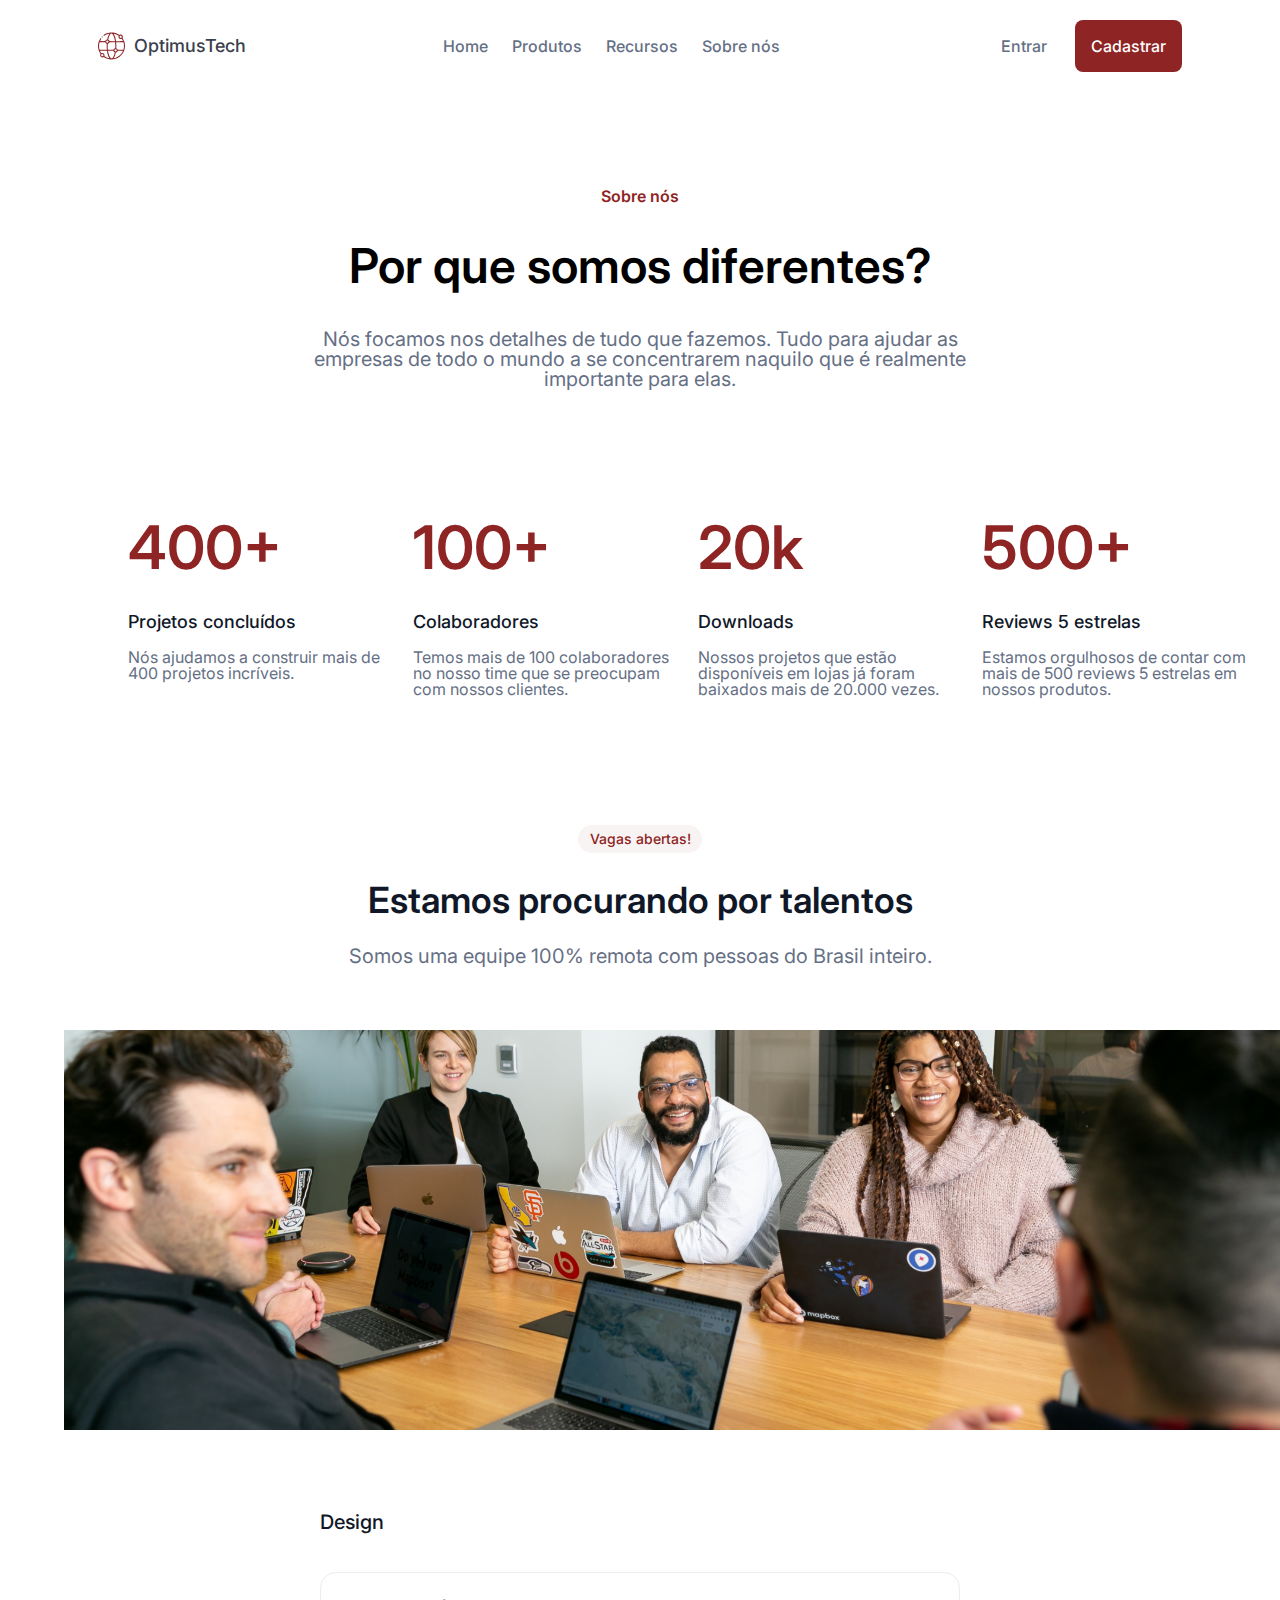
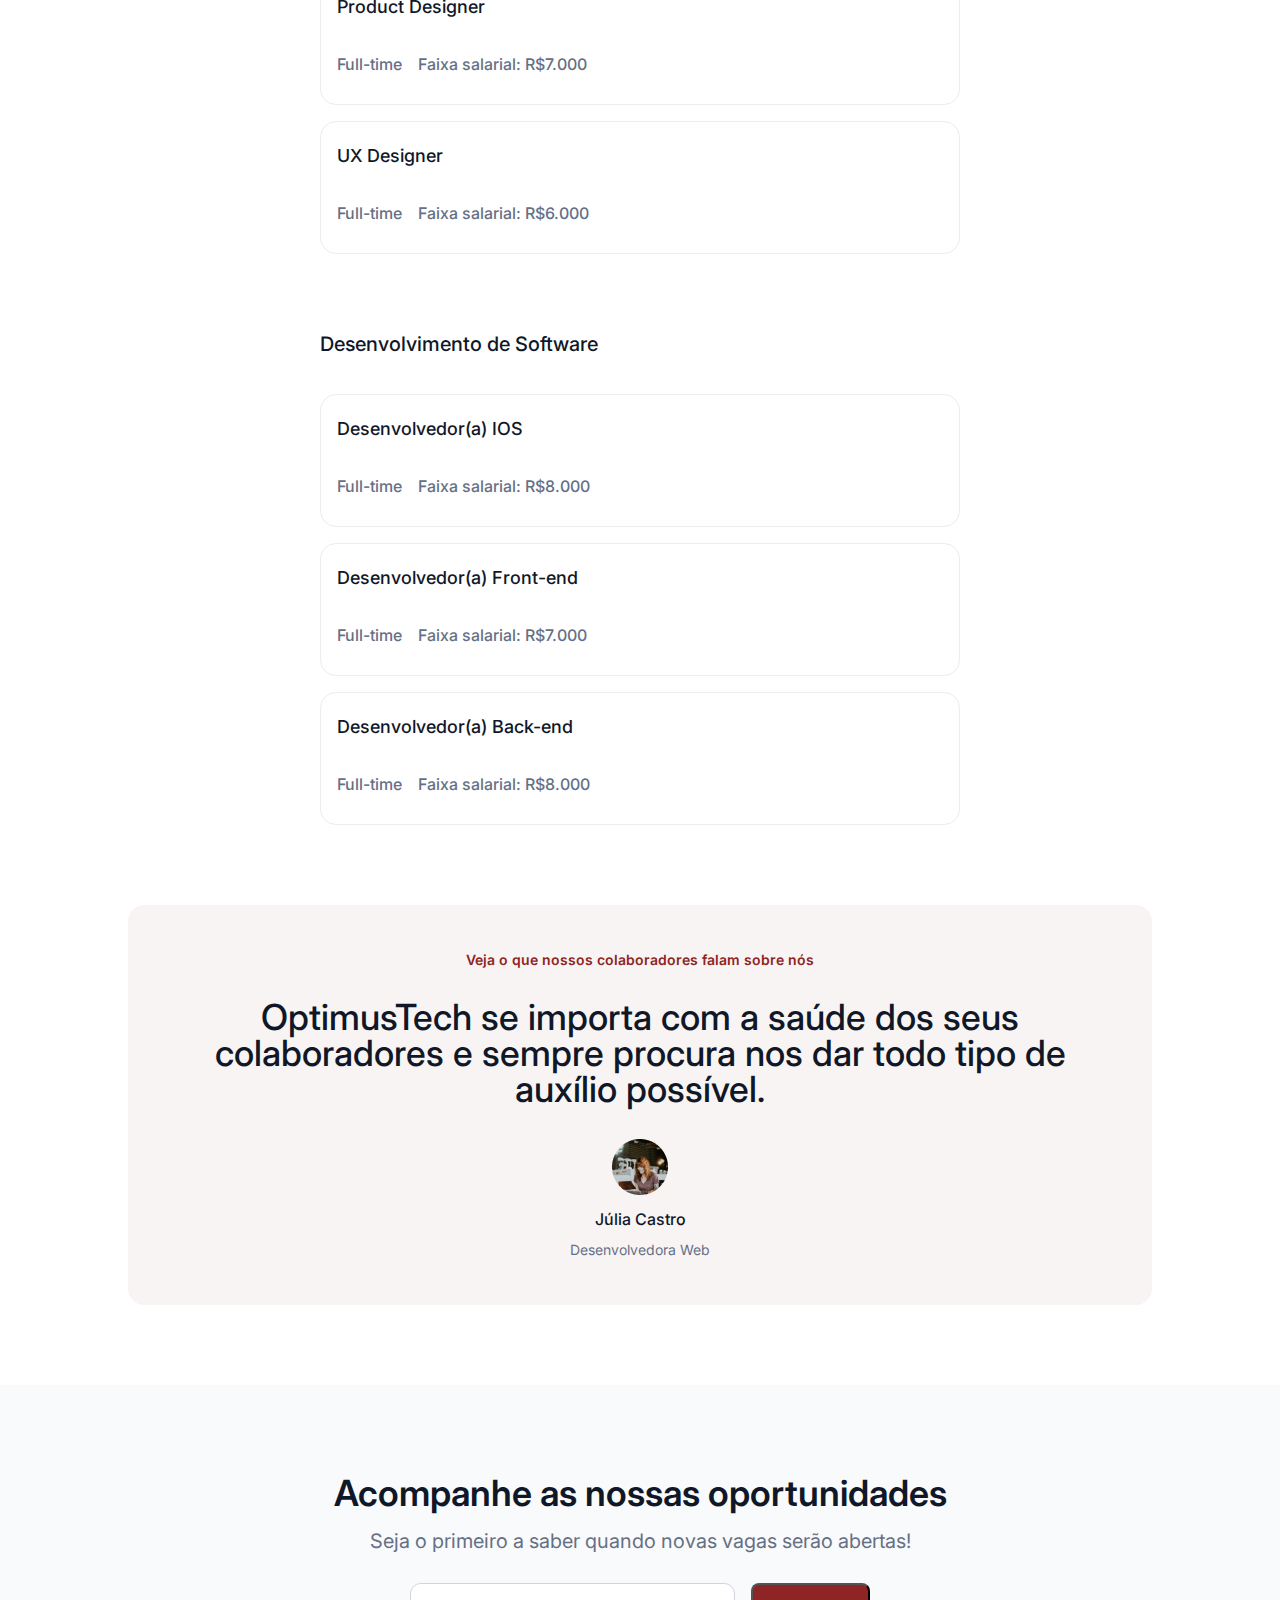
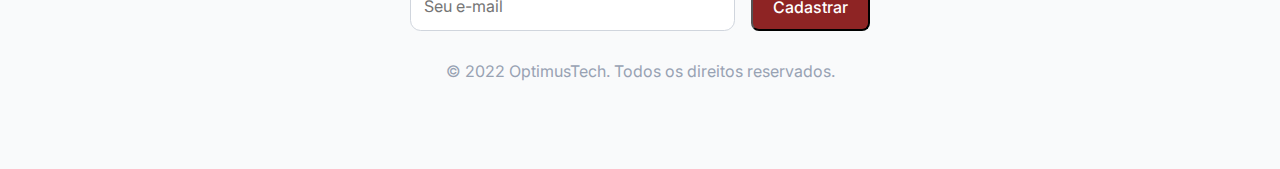
==== index.html @ 3fd904b1 "Projeto concluido" ====
<!DOCTYPE html>
<html lang="pt-br">
<head>
    <meta charset="UTF-8">
    <meta http-equiv="X-UA-Compatible" content="IE=edge">
    <meta name="viewport" content="width=device-width, initial-scale=1.0">
    <link rel="stylesheet" href="reset.css">
    <link rel="stylesheet" href="style.css">
    <title>OptimusTech</title>
</head>
<body>
    <header class="cabecalho">
        <div class="cabecalho__logo">
            <img src="img/worldwide.svg" alt="Logo da OptimusTech">
            <h1>OptimusTech</h1>
        </div>
        <nav>
            <ul class="cabecalho__lista">
                <li class="cabecalho__item">
                    <a href="#" class="cabecalho__link">Home</a>
                </li>
                <li class="cabecalho__item">
                    <a href="#" class="cabecalho__link">Produtos</a>
                </li>
                <li class="cabecalho__item">
                    <a href="#" class="cabecalho__link">Recursos</a>
                </li>
                <li class="cabecalho__item">
                    <a href="#" class="cabecalho__link">Sobre nós</a>
                </li>
            </ul>
        </nav>
        <div class="cabecalo__botoes">
            <a href="#" class="cabecalho__link">Entrar</a>
            <a href="#" class="cabecalho__link-cadastro">Cadastrar</a>
        </div>
    </header>
    <main>
        <section class="about">
            <h2 class="about__titulo">Sobre nós</h2>
            <h3 class="about__subtitulo">Por que somos diferentes?</h3>
            <p class="about__texto">Nós focamos nos detalhes de tudo que fazemos. Tudo para ajudar as empresas de todo o mundo a se concentrarem naquilo que é realmente importante para elas.</p>
        </section>
        <section class="diferencial">
            <ul class="diferencial__lista">
                <li class="diferencial__numero">400+</li>
                <li class="diferencial__titulo">Projetos concluídos</li>
                <li class="diferencial__texto">Nós ajudamos a construir mais de 400 projetos incríveis.</li>
            </ul>
            <ul class="diferencial__lista">
                <li class="diferencial__numero">100+</li>
                <li class="diferencial__titulo">Colaboradores</li>
                <li class="diferencial__texto">Temos mais de 100 colaboradores no nosso time que se preocupam com nossos clientes.</li>
            </ul>
            <ul class="diferencial__lista">
                <li class="diferencial__numero">20k</li>
                <li class="diferencial__titulo">Downloads</li>
                <li class="diferencial__texto">Nossos projetos que estão disponíveis em lojas já foram baixados mais de 20.000 vezes.</li>
            </ul>
            <ul class="diferencial__lista">
                <li class="diferencial__numero">500+</li>
                <li class="diferencial__titulo">Reviews 5 estrelas</li>
                <li class="diferencial__texto">Estamos orgulhosos de contar com mais de 500 reviews 5 estrelas em nossos produtos.</li>
            </ul>
        </section>

        <section class="vagas">
            <h2 class="vagas__titulo">Vagas abertas!</h2>
            <h3 class="vagas__subtitulo">Estamos procurando por talentos</h3>
            <p class="vagas__texto">Somos uma equipe 100% remota com pessoas do Brasil inteiro.</p>
            <img src="img/Image.svg" alt="Pessoas em uma reunião" class="vagas__imagem">
        </section>
        <section class="oportunidades">
            <h4 class="oportunidades__titulo">Design</h4>
            <div class="oportunidades__card">
                <h5 class="oportunidades__subtitulo">Product Designer</h5>
                <ul class="oportunidades__lista">
                    <li class="oportunidades__item">Full-time</li>
                    <li class="oportunidades__item">Faixa salarial: R$7.000</li>
                </ul>
            </div>
            <div class="oportunidades__card">
                <h5 class="oportunidades__subtitulo">UX Designer</h5>
                <ul class="oportunidades__lista">
                    <li class="oportunidades__item">Full-time</li>
                    <li class="oportunidades__item">Faixa salarial: R$6.000</li>
                </ul>
            </div>
            <h4 class="oportunidades__titulo">Desenvolvimento de Software</h4>
            <div class="oportunidades__card">
                <h5 class="oportunidades__subtitulo">Desenvolvedor(a) IOS</h5>
                <ul class="oportunidades__lista">
                    <li class="oportunidades__item">Full-time</li>
                    <li class="oportunidades__item">Faixa salarial: R$8.000</li>
                </ul>
            </div>
            <div class="oportunidades__card">
                <h5 class="oportunidades__subtitulo">Desenvolvedor(a) Front-end</h5>
                <ul class="oportunidades__lista">
                    <li class="oportunidades__item">Full-time</li>
                    <li class="oportunidades__item">Faixa salarial: R$7.000</li>
                </ul>
            </div>
            <div class="oportunidades__card">
                <h5 class="oportunidades__subtitulo">Desenvolvedor(a) Back-end</h5>
                <ul class="oportunidades__lista">
                    <li class="oportunidades__item">Full-time</li>
                    <li class="oportunidades__item">Faixa salarial: R$8.000</li>
                </ul>
            </div>
        </section>

        <section class="comentarios">
            <h2 class="comentarios__titulo">Veja o que nossos colaboradores falam sobre nós</h2>
            <p class="comentarios__subtitulo">OptimusTech se importa com a saúde dos seus colaboradores e sempre procura nos dar todo tipo de auxílio possível.</p>
            <div class="comentarios__caixa">
                <img src="img/Avatar.png" alt="Colaboradora Júlia Castro" class="comentarios__imagem">
                <p class="comentarios__nome">Júlia Castro</p>
                <p class="comentarios__cargo">Desenvolvedora Web</p>
            </div>
        </section>
    </main>
    <footer class="rodape">
        <div class="rodape__conteudo">
            <h2 class="rodape__titulo">Acompanhe as nossas oportunidades</h2>
            <p class="rodape__texto">Seja o primeiro a saber quando novas vagas serão abertas!</p>
        </div>
        <div class="rodape__email">
            <input type="email" placeholder="Seu e-mail" class="rodape__input">
            <button class="rodape__botao">Cadastrar</button>
        </div> 
        <p class="rodape__copy">© 2022 OptimusTech. Todos os direitos reservados.</p>
    </footer>
</body>
</html>
---- style.css ----
@import url('https://fonts.googleapis.com/css2?family=Inter:wght@400;500;600&display=swap');
@import url("styles/header.css");
@import url("styles/about.css");
@import url("styles/vagas.css");
@import url("styles/comentarios.css");
@import url("styles/rodape.css");

:root{
    --branco: #ffffff;
    --cor-primaria: #101828;
    --cor-secundaria: #667085;
    --cor-tercearia: #8E2424;
    --cor-titulo: #3A404E;
    --cor-rodape: #98A2B3;
    --fonte: "Inter";
    --cor-borda: #EAECF0;
}

body{
    background-color: var(--branco);
    font-family: var(--fonte);
    font-size: 16px;
}
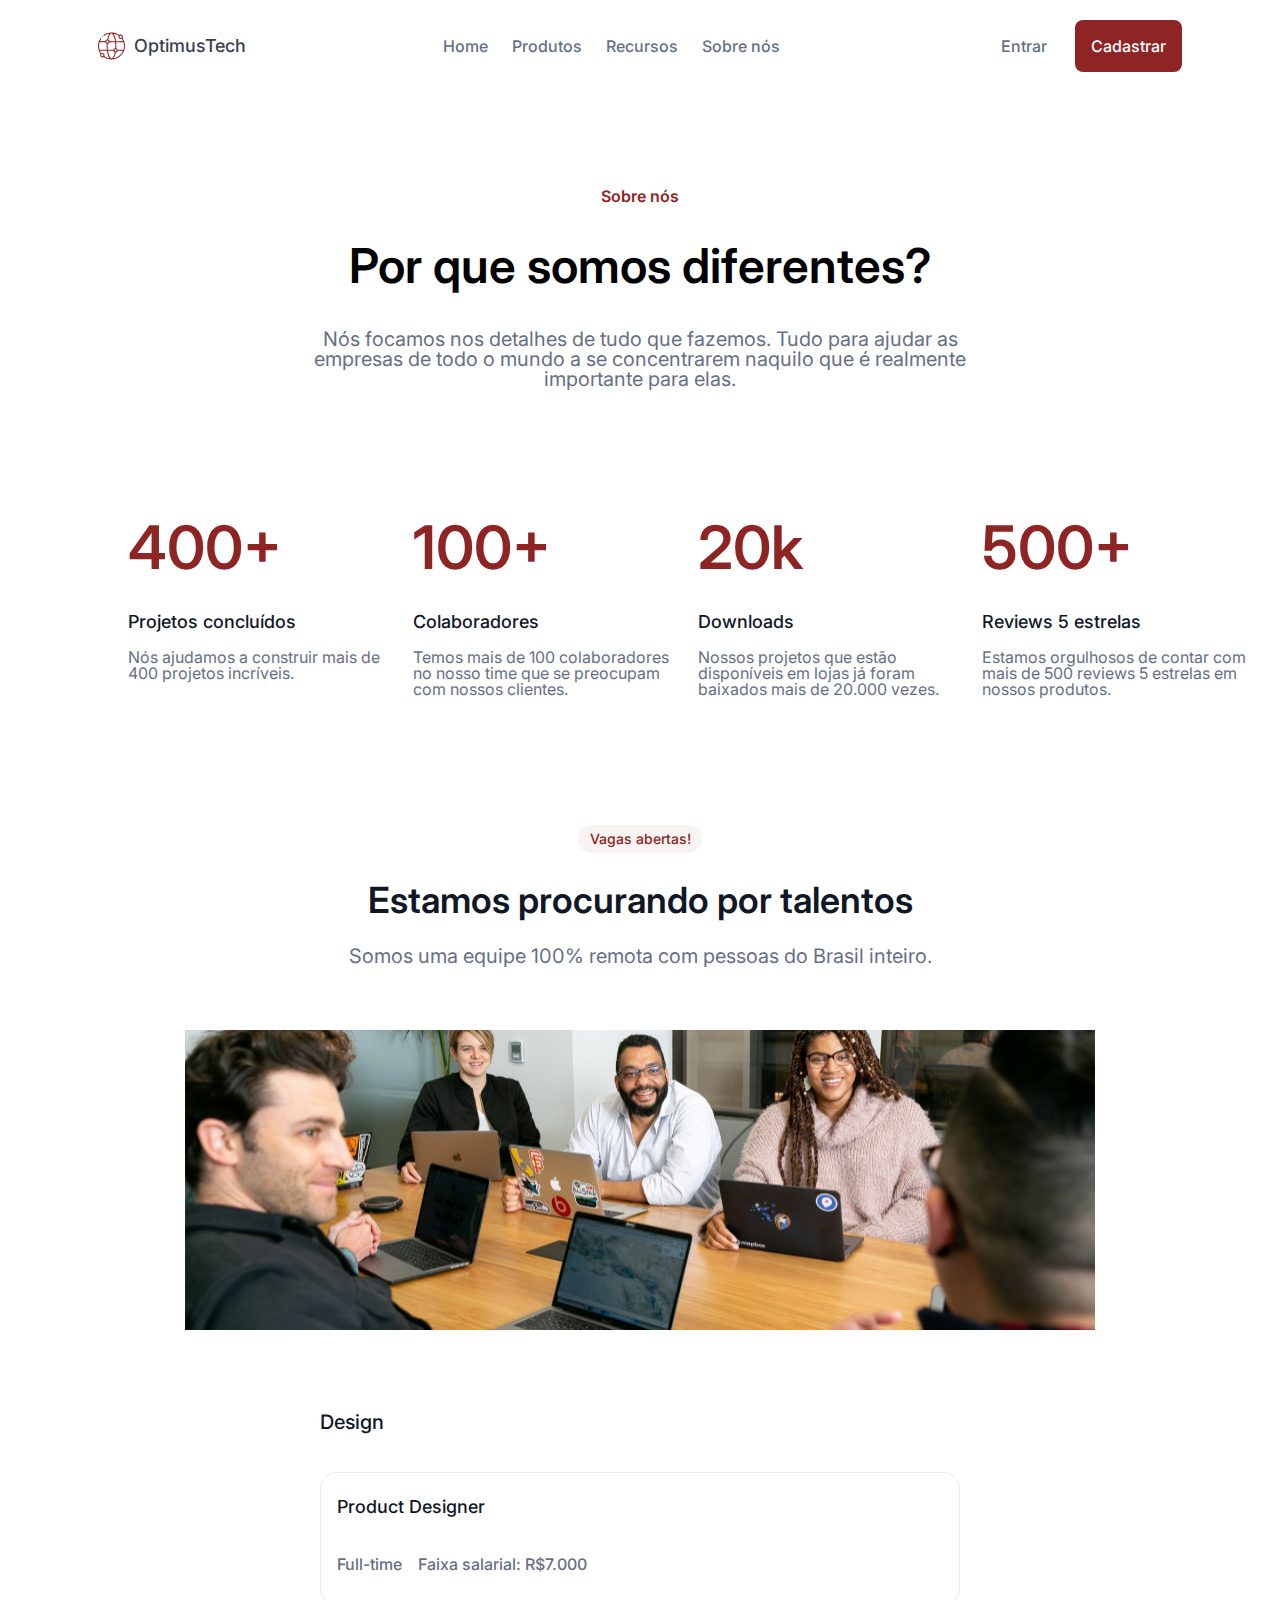
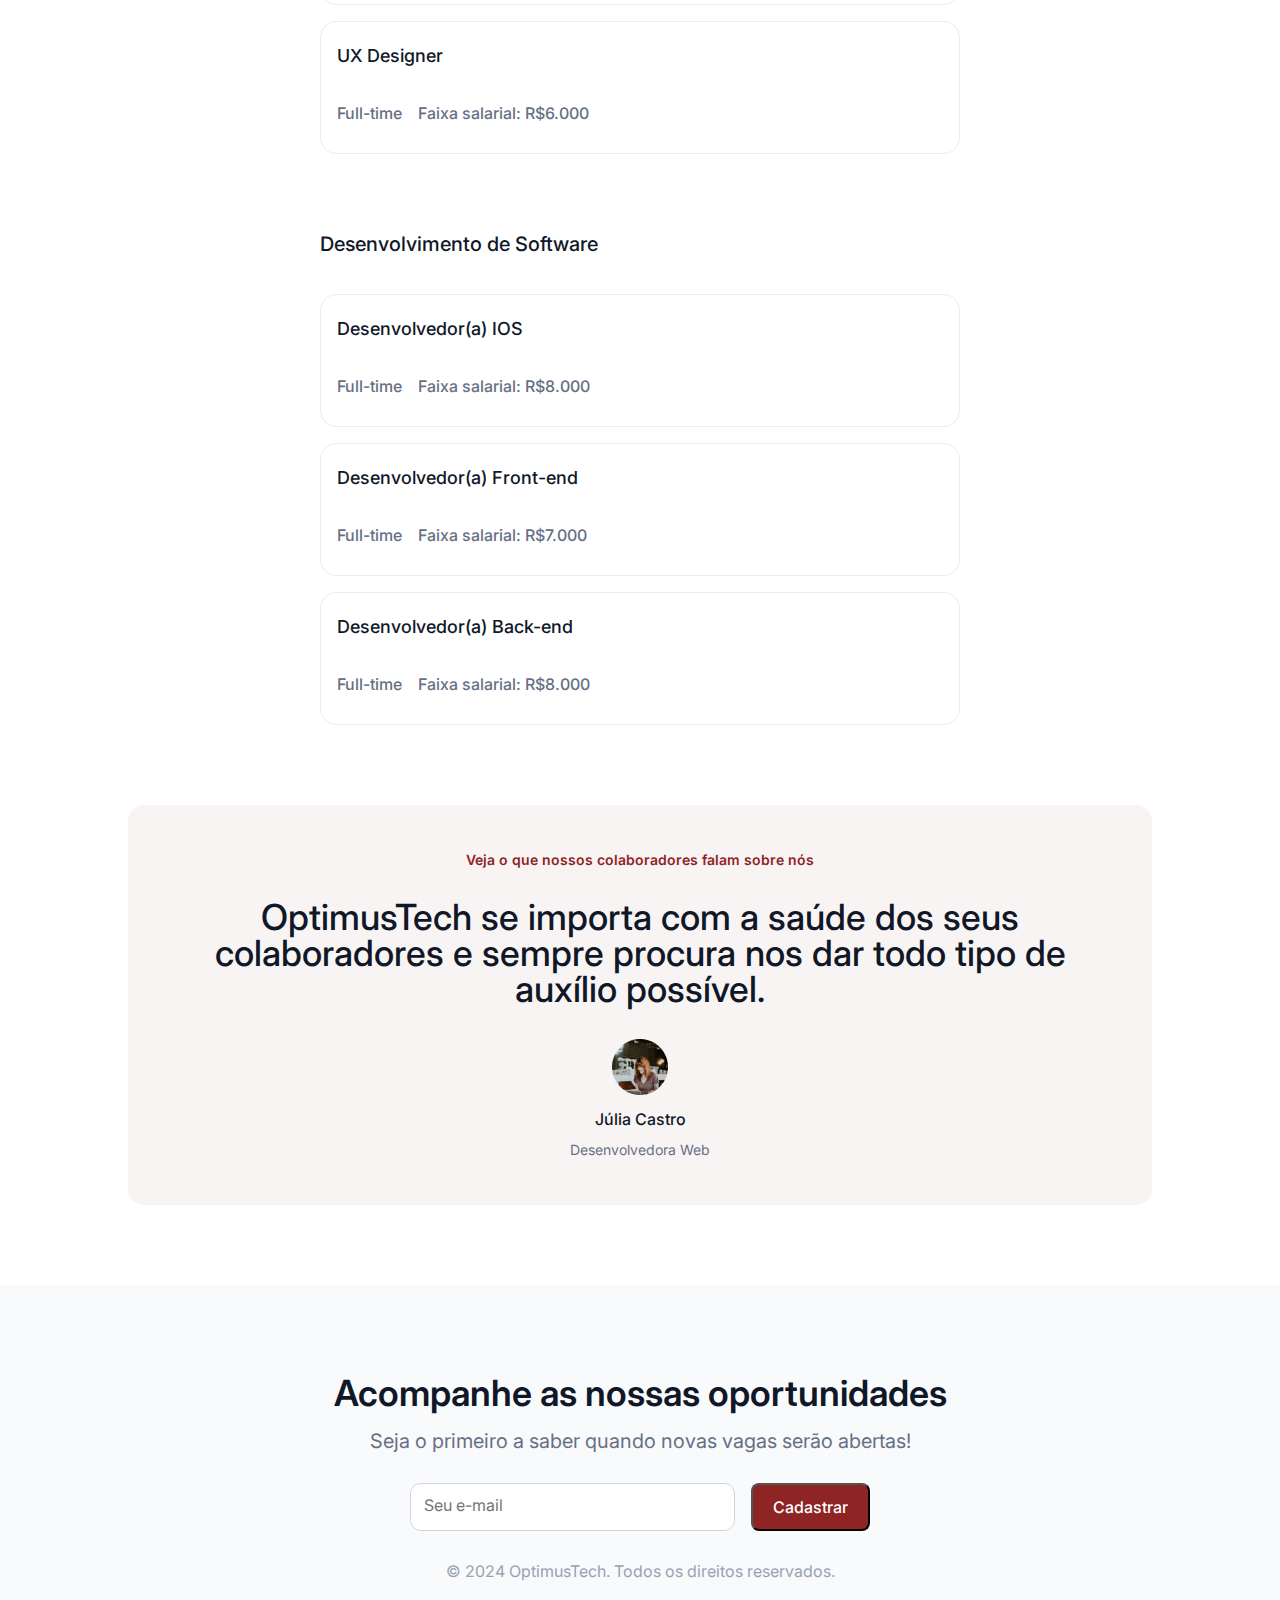
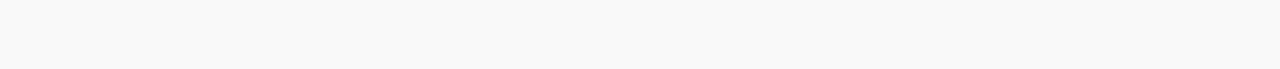
==== commit a0cd30c2: "Update index.html" ====
--- a/index.html
+++ b/index.html
@@ -129,7 +129,7 @@
             <input type="email" placeholder="Seu e-mail" class="rodape__input">
             <button class="rodape__botao">Cadastrar</button>
         </div> 
-        <p class="rodape__copy">© 2022 OptimusTech. Todos os direitos reservados.</p>
+        <p class="rodape__copy">© 2024 OptimusTech. Todos os direitos reservados.</p>
     </footer>
 </body>
-</html>+</html>
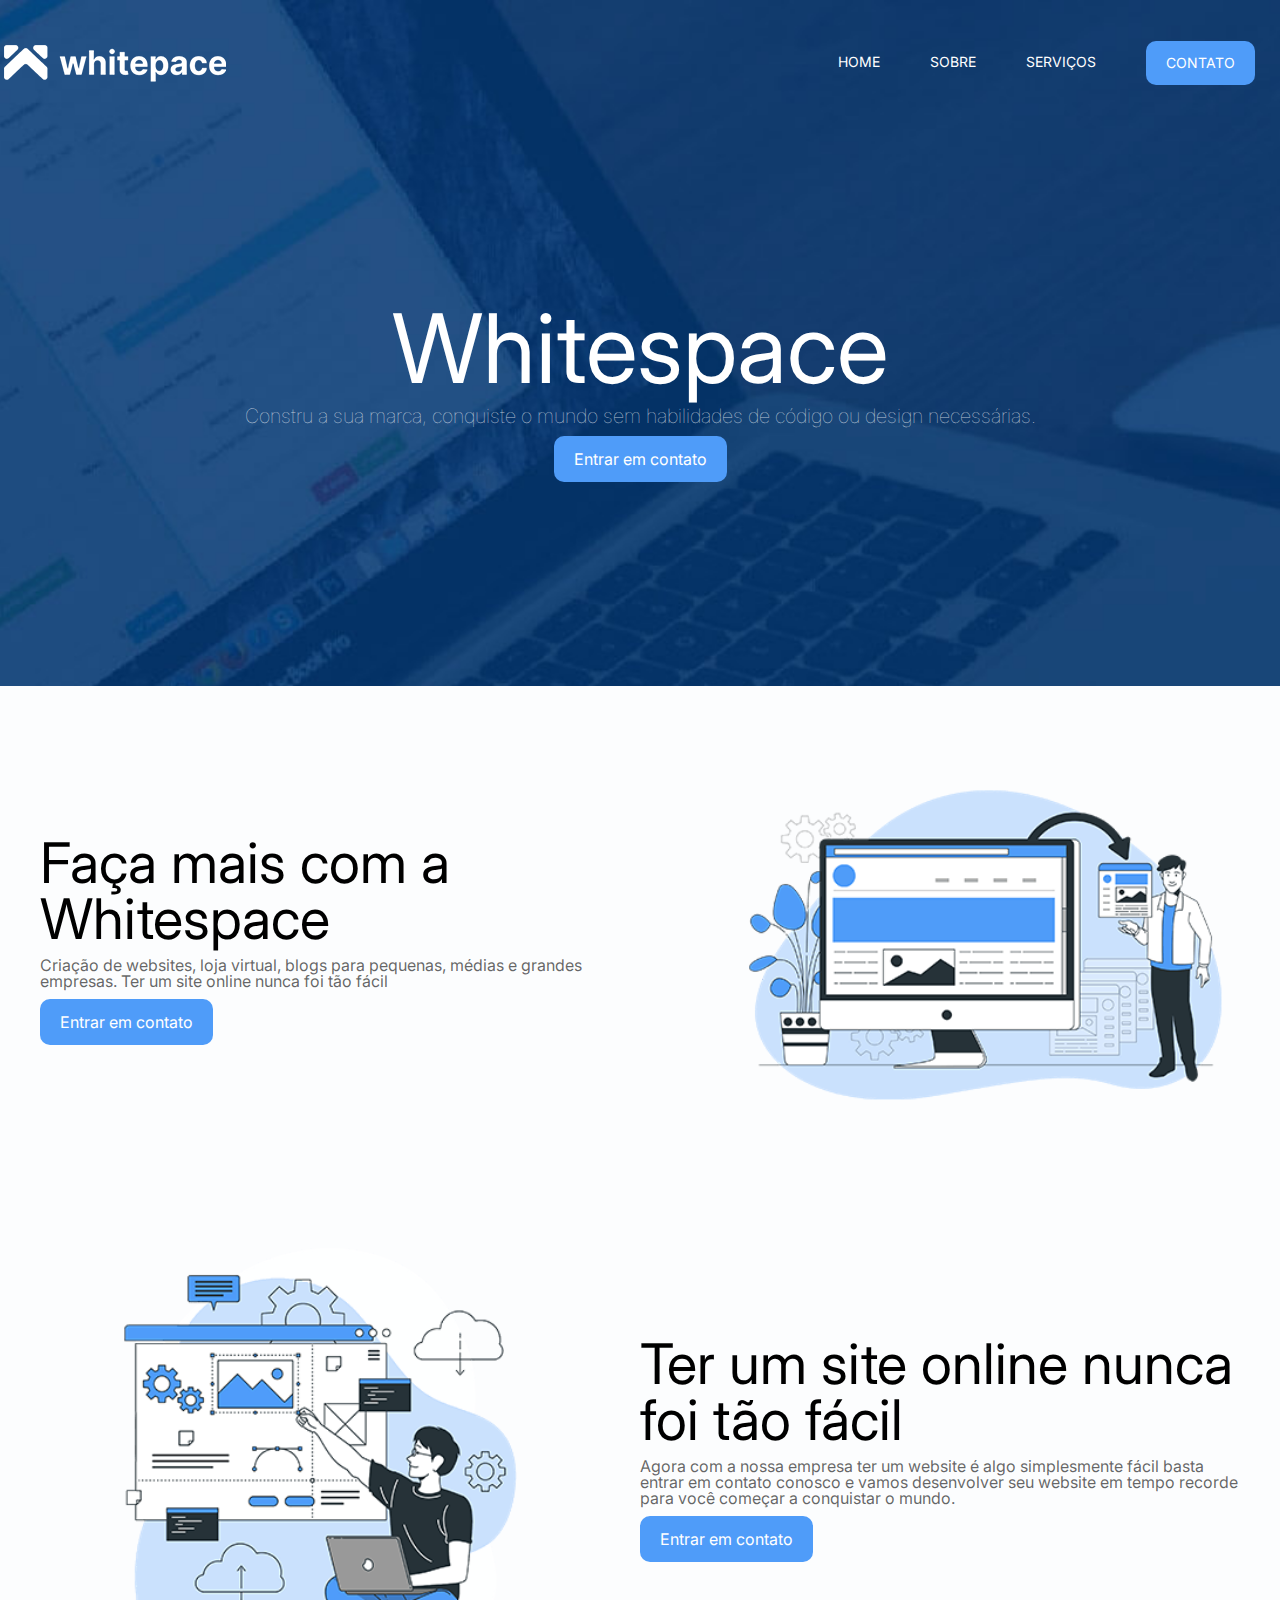
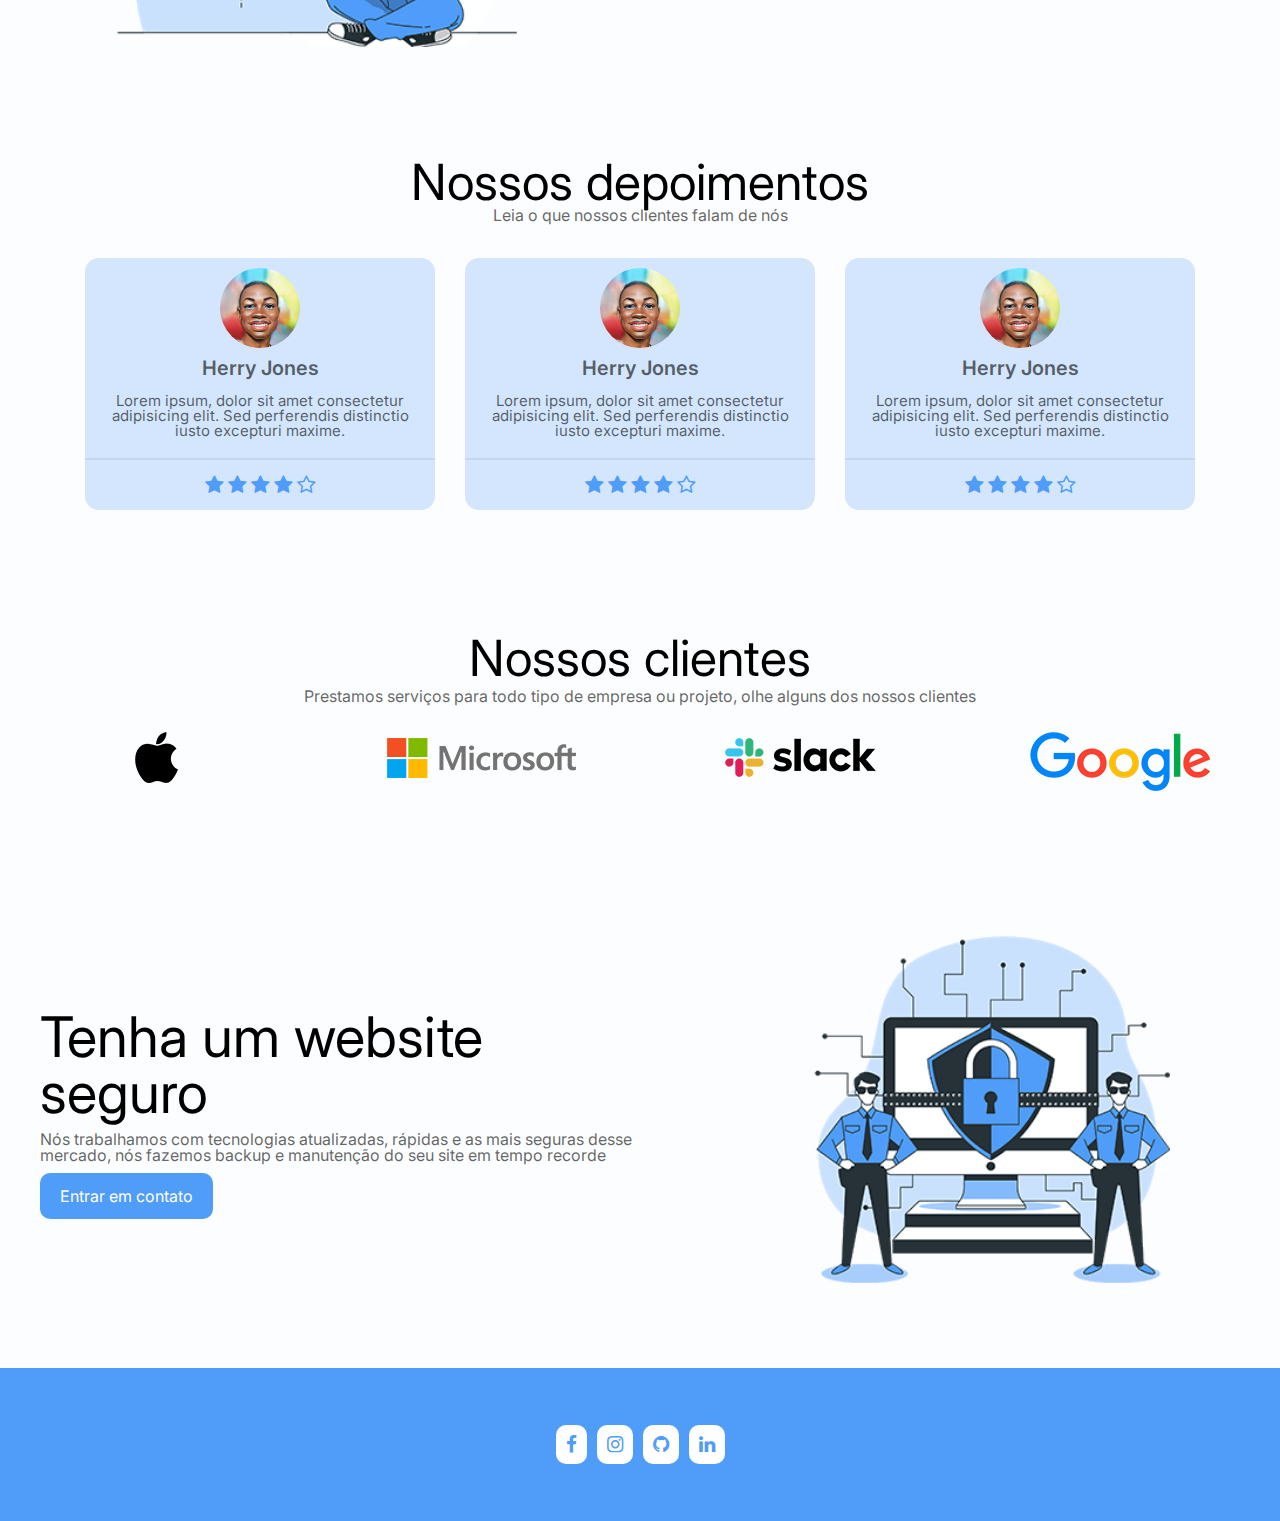
==== commit e9a45a3b: "alteração da home" ====
--- a/index.html
+++ b/index.html
@@ -1,135 +1,154 @@
-<!DOCTYPE html>
-<html lang="pt-br">
-<head>
-    <meta charset="UTF-8">
-    <meta http-equiv="X-UA-Compatible" content="IE=edge">
-    <meta name="viewport" content="width=device-width, initial-scale=1.0">
-    <link rel="stylesheet" href="reset.css">
-    <link rel="stylesheet" href="style.css">
-    <title>OptimusTech</title>
-</head>
-<body>
-    <header class="cabecalho">
-        <div class="cabecalho__logo">
-            <img src="img/worldwide.svg" alt="Logo da OptimusTech">
-            <h1>OptimusTech</h1>
-        </div>
-        <nav>
-            <ul class="cabecalho__lista">
-                <li class="cabecalho__item">
-                    <a href="#" class="cabecalho__link">Home</a>
-                </li>
-                <li class="cabecalho__item">
-                    <a href="#" class="cabecalho__link">Produtos</a>
-                </li>
-                <li class="cabecalho__item">
-                    <a href="#" class="cabecalho__link">Recursos</a>
-                </li>
-                <li class="cabecalho__item">
-                    <a href="#" class="cabecalho__link">Sobre nós</a>
-                </li>
-            </ul>
-        </nav>
-        <div class="cabecalo__botoes">
-            <a href="#" class="cabecalho__link">Entrar</a>
-            <a href="#" class="cabecalho__link-cadastro">Cadastrar</a>
-        </div>
-    </header>
-    <main>
-        <section class="about">
-            <h2 class="about__titulo">Sobre nós</h2>
-            <h3 class="about__subtitulo">Por que somos diferentes?</h3>
-            <p class="about__texto">Nós focamos nos detalhes de tudo que fazemos. Tudo para ajudar as empresas de todo o mundo a se concentrarem naquilo que é realmente importante para elas.</p>
-        </section>
-        <section class="diferencial">
-            <ul class="diferencial__lista">
-                <li class="diferencial__numero">400+</li>
-                <li class="diferencial__titulo">Projetos concluídos</li>
-                <li class="diferencial__texto">Nós ajudamos a construir mais de 400 projetos incríveis.</li>
-            </ul>
-            <ul class="diferencial__lista">
-                <li class="diferencial__numero">100+</li>
-                <li class="diferencial__titulo">Colaboradores</li>
-                <li class="diferencial__texto">Temos mais de 100 colaboradores no nosso time que se preocupam com nossos clientes.</li>
-            </ul>
-            <ul class="diferencial__lista">
-                <li class="diferencial__numero">20k</li>
-                <li class="diferencial__titulo">Downloads</li>
-                <li class="diferencial__texto">Nossos projetos que estão disponíveis em lojas já foram baixados mais de 20.000 vezes.</li>
-            </ul>
-            <ul class="diferencial__lista">
-                <li class="diferencial__numero">500+</li>
-                <li class="diferencial__titulo">Reviews 5 estrelas</li>
-                <li class="diferencial__texto">Estamos orgulhosos de contar com mais de 500 reviews 5 estrelas em nossos produtos.</li>
-            </ul>
-        </section>
-
-        <section class="vagas">
-            <h2 class="vagas__titulo">Vagas abertas!</h2>
-            <h3 class="vagas__subtitulo">Estamos procurando por talentos</h3>
-            <p class="vagas__texto">Somos uma equipe 100% remota com pessoas do Brasil inteiro.</p>
-            <img src="img/Image.svg" alt="Pessoas em uma reunião" class="vagas__imagem">
-        </section>
-        <section class="oportunidades">
-            <h4 class="oportunidades__titulo">Design</h4>
-            <div class="oportunidades__card">
-                <h5 class="oportunidades__subtitulo">Product Designer</h5>
-                <ul class="oportunidades__lista">
-                    <li class="oportunidades__item">Full-time</li>
-                    <li class="oportunidades__item">Faixa salarial: R$7.000</li>
-                </ul>
-            </div>
-            <div class="oportunidades__card">
-                <h5 class="oportunidades__subtitulo">UX Designer</h5>
-                <ul class="oportunidades__lista">
-                    <li class="oportunidades__item">Full-time</li>
-                    <li class="oportunidades__item">Faixa salarial: R$6.000</li>
-                </ul>
-            </div>
-            <h4 class="oportunidades__titulo">Desenvolvimento de Software</h4>
-            <div class="oportunidades__card">
-                <h5 class="oportunidades__subtitulo">Desenvolvedor(a) IOS</h5>
-                <ul class="oportunidades__lista">
-                    <li class="oportunidades__item">Full-time</li>
-                    <li class="oportunidades__item">Faixa salarial: R$8.000</li>
-                </ul>
-            </div>
-            <div class="oportunidades__card">
-                <h5 class="oportunidades__subtitulo">Desenvolvedor(a) Front-end</h5>
-                <ul class="oportunidades__lista">
-                    <li class="oportunidades__item">Full-time</li>
-                    <li class="oportunidades__item">Faixa salarial: R$7.000</li>
-                </ul>
-            </div>
-            <div class="oportunidades__card">
-                <h5 class="oportunidades__subtitulo">Desenvolvedor(a) Back-end</h5>
-                <ul class="oportunidades__lista">
-                    <li class="oportunidades__item">Full-time</li>
-                    <li class="oportunidades__item">Faixa salarial: R$8.000</li>
-                </ul>
-            </div>
-        </section>
-
-        <section class="comentarios">
-            <h2 class="comentarios__titulo">Veja o que nossos colaboradores falam sobre nós</h2>
-            <p class="comentarios__subtitulo">OptimusTech se importa com a saúde dos seus colaboradores e sempre procura nos dar todo tipo de auxílio possível.</p>
-            <div class="comentarios__caixa">
-                <img src="img/Avatar.png" alt="Colaboradora Júlia Castro" class="comentarios__imagem">
-                <p class="comentarios__nome">Júlia Castro</p>
-                <p class="comentarios__cargo">Desenvolvedora Web</p>
-            </div>
-        </section>
-    </main>
-    <footer class="rodape">
-        <div class="rodape__conteudo">
-            <h2 class="rodape__titulo">Acompanhe as nossas oportunidades</h2>
-            <p class="rodape__texto">Seja o primeiro a saber quando novas vagas serão abertas!</p>
-        </div>
-        <div class="rodape__email">
-            <input type="email" placeholder="Seu e-mail" class="rodape__input">
-            <button class="rodape__botao">Cadastrar</button>
-        </div> 
-        <p class="rodape__copy">© 2024 OptimusTech. Todos os direitos reservados.</p>
-    </footer>
-</body>
-</html>
+<!DOCTYPE html>
+<html lang="pt-br">
+<head>
+    <meta charset="UTF-8">
+    <meta name="viewport" content="width=device-width, initial-scale=1.0">
+    <link rel="stylesheet" href="https://cdnjs.cloudflare.com/ajax/libs/font-awesome/4.7.0/css/font-awesome.css" integrity="sha512-5A8nwdMOWrSz20fDsjczgUidUBR8liPYU+WymTZP1lmY9G6Oc7HlZv156XqnsgNUzTyMefFTcsFH/tnJE/+xBg==" crossorigin="anonymous" referrerpolicy="no-referrer" />
+    <link rel="stylesheet" href="reset.css">
+    <link rel="stylesheet" href="stylepage2.css">
+    <title>Document</title>
+</head>
+<body>
+    <header>
+        <div class="container">
+            <nav>
+                <img src="img/logo.png" alt="Logo">
+
+                <ul class="ul">
+                    <a href="#">Home</a>
+                    <a href="#">Sobre</a>
+                    <a href="#">Serviços</a>
+                    <a href="#" class="btn">Contato</a>
+                </ul>
+            </nav>
+
+            <section class="banner">
+                <div class="banner_text">
+                    <h1>Whitespace</h1>
+                    <p>Constru a sua marca, conquiste o mundo sem habilidades de código ou design necessárias.</p>
+                    <a href="#" class="btn animate-btn" >Entrar em contato</a>
+                </div>
+            </section>
+        </div>
+    </header>
+
+    <section class="faca_mais">
+        <div class="container">
+            <div class="faca_mais_text">
+                <h3>Faça mais com a Whitespace</h3>
+                <p>Criação de websites, loja virtual, blogs para pequenas, médias e grandes empresas. Ter um site online nunca foi tão fácil</p>
+                <a href="#" class="btn animate-btn">Entrar em contato</a>
+            </div>
+            <div class="faca_mais_img">
+                <img src="img/img-1.png" alt="">
+            </div>
+        </div>
+    </section>
+
+    <!--faça mais 2--> 
+
+    <section class="faca_mais">
+        <div class="container">
+            <div class="faca_mais_img">
+                <img src="img/img-2.png" alt="">
+            </div>
+            <div class="faca_mais_text">
+                <h3>Ter um site online nunca foi tão fácil</h3>
+                <p>Agora com a nossa empresa ter um website é algo simplesmente fácil basta entrar em contato conosco e vamos desenvolver seu website em tempo recorde para você começar a conquistar o mundo.</p>
+                <a href="#" class="btn animate-btn">Entrar em contato</a>
+            </div>
+        </div>
+    </section>
+
+    <section class="depoimentos">
+        <div class="container">
+            <h3>Nossos depoimentos</h3>
+            <p>Leia o que nossos clientes falam de nós</p>
+        </div>
+
+        <div class="cards">
+            <!-- card 1 -->
+            <div class="card_item">
+                <img src="img/me.jpg" alt="Matheus" class="card_item_img">
+                <p class="nome_user">Herry Jones</p>
+                <p class="depoimento_user">Lorem ipsum, dolor sit amet consectetur adipisicing elit. Sed perferendis distinctio iusto excepturi maxime.</p>
+                <div class="estrelas">
+                    <i class="fa fa-star" aria-hidden="true"></i>
+                    <i class="fa fa-star" aria-hidden="true"></i>
+                    <i class="fa fa-star" aria-hidden="true"></i>
+                    <i class="fa fa-star" aria-hidden="true"></i>
+                    <i class="fa fa-star-o" aria-hidden="true"></i>
+                </div>
+            </div>
+            <!-- fim do card 1 -->
+            <!-- card 2 -->
+            <div class="card_item">
+                <img src="img/me.jpg" alt="Matheus" class="card_item_img">
+                <p class="nome_user">Herry Jones</p>
+                <p class="depoimento_user">Lorem ipsum, dolor sit amet consectetur adipisicing elit. Sed perferendis distinctio iusto excepturi maxime.</p>
+                <div class="estrelas">
+                    <i class="fa fa-star" aria-hidden="true"></i>
+                    <i class="fa fa-star" aria-hidden="true"></i>
+                    <i class="fa fa-star" aria-hidden="true"></i>
+                    <i class="fa fa-star" aria-hidden="true"></i>
+                    <i class="fa fa-star-o" aria-hidden="true"></i>
+                </div>
+            </div>
+            <!-- fim do card 2 -->
+            <!-- card 3 -->
+            <div class="card_item">
+                <img src="img/me.jpg" alt="Matheus" class="card_item_img">
+                <p class="nome_user">Herry Jones</p>
+                <p class="depoimento_user">Lorem ipsum, dolor sit amet consectetur adipisicing elit. Sed perferendis distinctio iusto excepturi maxime.</p>
+                <div class="estrelas">
+                    <i class="fa fa-star" aria-hidden="true"></i>
+                    <i class="fa fa-star" aria-hidden="true"></i>
+                    <i class="fa fa-star" aria-hidden="true"></i>
+                    <i class="fa fa-star" aria-hidden="true"></i>
+                    <i class="fa fa-star-o" aria-hidden="true"></i>
+                </div>
+            </div>
+            <!-- fim do card 3 -->
+        </div>
+    </section>
+    <!-- fim depoimentos -->
+    <section class="clientes">
+        <div class="container">
+            <h3>Nossos clientes</h3>
+            <p>Prestamos serviços para todo tipo de empresa ou projeto, olhe alguns dos nossos clientes</p>
+            <div>
+                <img src="img/apple.png" alt="">
+                <img src="img/microsoft.png" alt="">
+                <img src="img/slack.png" alt="">
+                <img src="img/google.png" alt="">
+            </div>
+        </div>
+    </section>
+
+    <!--faça mais 2--> 
+
+    <section class="faca_mais">
+        <div class="container">
+            <div class="faca_mais_text">
+                <h3>Tenha um website seguro</h3>
+                <p>Nós trabalhamos com tecnologias atualizadas, rápidas e as mais seguras desse mercado, nós fazemos backup e manutenção do seu site em tempo recorde</p>
+                <a href="#" class="btn animate-btn">Entrar em contato</a>
+            </div>
+            <div class="faca_mais_img">
+                <img src="img/security.png" alt="">
+            </div>
+        </div>
+    </section>
+
+    <footer class="footer">
+        <div class="container">
+            <div class="links">
+                <a href="#"><i class="fa fa-facebook"></i></a>
+                <a href="#"><i class="fa fa-instagram"></i></a>
+                <a href="#"><i class="fa fa-github"></i></a>
+                <a href="#"><i class="fa fa-linkedin"></i></a>
+            </div>
+        </div>
+    </footer>
+</body>
+</html>--- a/stylepage2.css
+++ b/stylepage2.css
@@ -0,0 +1,244 @@
+@import url('https://fonts.googleapis.com/css2?family=Inter:ital,opsz,wght@0,14..32,100..900;1,14..32,100..900&display=swap');
+
+body {
+    background-color: #f1f6fc31;
+    font-family: 'inter', sans-serif;
+}
+
+section, footer {
+    padding: 54px 0;
+}
+
+h3 {
+    font-size: 50px;
+}
+
+p {
+    color: #0000009c;
+}
+
+.container {
+    max-width: 1400px;
+    margin: 0 auto;
+}
+
+.btn {
+    background-color: #4f9cf9;
+    color: white;
+    text-decoration: none;
+    padding: 15px 20px;
+    border-radius: 10px;
+    cursor: pointer;
+    display: inline-block;
+    transition: 0.1s;
+}
+
+.btn.animate-btn:hover {
+    animation: animate-outline 1s ease-out infinite;
+}
+
+.btn:hover {
+    background-color:#3580db;
+}
+
+@keyframes animate-outline {
+    from {
+        outline: 0px solid #4f9bf98a;
+    } 
+    to {
+        outline: 15px solid #4f9bf900 ;
+    }
+}
+
+header {
+    background-image: url('img/background-home.jpg');
+    background-position: center;
+    background-size: cover;
+    background-attachment: fixed;
+}
+
+nav {
+    display: flex;
+    align-items: center;
+    justify-content: space-between;
+    padding-top: 30px;
+}
+
+nav ul {
+    display: flex;
+    align-items: center;
+}
+
+nav ul a {
+    color: white;
+    margin: 0 25px;
+    text-transform: uppercase;
+    font-size: 14px;
+    display: block;
+    text-decoration: none;
+}
+
+nav ul a:not(.btn)::after {
+    content: "";
+    background-color: #4f9cf9;
+    height: 3px;
+    width: 0%;
+    display: block;
+    margin: 0 auto;
+    transition: 0.3s;
+}
+
+nav ul a:hover::after {
+    width: 100%;
+}
+
+.banner {
+    display: flex;
+    justify-content: center;
+}
+
+.banner .banner_text {
+    margin: 150px;
+    text-align: center;
+    padding: 0 90px;
+}
+
+.banner .banner_text h1 {
+    font-size: 96px;
+    color: white;
+}
+
+.banner .banner_text p {
+    font-size: 20px;
+    color: #ffffffb7;
+    font-weight: lighter;
+    margin: 10px 0;
+}
+
+/*façamais*/
+
+.faca_mais .container {
+    display: flex;
+    align-items: center;
+}
+
+.faca_mais .faca_mais_text {
+    width: 50%;
+    padding: 0 40px;
+}
+
+.faca_mais .faca_mais_text h3 {
+    font-size: 56px;
+}
+
+.faca_mais .faca_mais_text p {
+    padding: 10px 0;
+}
+
+.faca_mais .faca_mais_img {
+    width: 50%;
+}
+
+.faca_mais .faca_mais_img img {
+    width: 100%;
+}
+
+/* depoimentos */
+
+.depoimentos h3 {
+    text-align: center;
+}
+
+.depoimentos p {
+    margin-bottom: 20px;
+    text-align: center;
+}
+
+.cards {
+    display: flex;
+    justify-content: center;
+}
+
+.depoimentos .card_item {
+    background-color: #d3e6fd;
+    margin: 15px;
+    border-radius: 14px;
+    text-align: center;
+    width: 350px;
+    transition: 0.3s;
+}
+
+.depoimentos .card_item_img {
+    border-radius: 100px;
+    width: 80px;
+    display: block;
+    margin: 10px auto;
+}
+
+.depoimentos .card_item .nome_user {
+    font-weight: 600;
+    font-size: 20px;
+    margin-bottom: 15px;
+    transition: 0.3s;
+}
+
+.depoimentos .card_item .depoimento_user {
+    font-size: 15px;
+    padding: 0 15px;
+    transition: 0.3s;
+}
+
+.depoimentos .card_item .estrelas {
+    margin: 15px 0;
+    border-top: 2px solid #71767a23;
+}
+
+.depoimentos .card_item .estrelas i {
+    color: #4f9cf9;
+    margin-top: 15px;
+    font-size: 20px;
+    transition: 0.3s;
+}
+
+.depoimentos .card_item:hover {
+    background-color: #4f9cf9;
+    margin-top: -5px;
+}
+
+.depoimentos .card_item:hover .nome_user, .depoimentos .card_item:hover .depoimento_user, .depoimentos .card_item:hover .estrelas i{
+    color: white;
+}
+
+/* clientes */
+
+.clientes h3, .clientes p{
+    text-align: center;
+    margin-bottom: 5px;
+}
+
+.clientes .container div {
+    display: flex;
+    align-items: center;
+    justify-content: space-around;
+}
+
+/* footer */
+
+.footer {
+    background-color: #4f9cf9;
+    text-align: center;
+}
+
+.footer i {
+    color: #4f9cf9;
+    font-size: 19px;
+    background-color: white;
+    padding: 10px;
+    margin: 3px;
+    border-radius: 10px;
+}
+
+.footer p {
+    margin-top: 10px;
+    color: white;
+}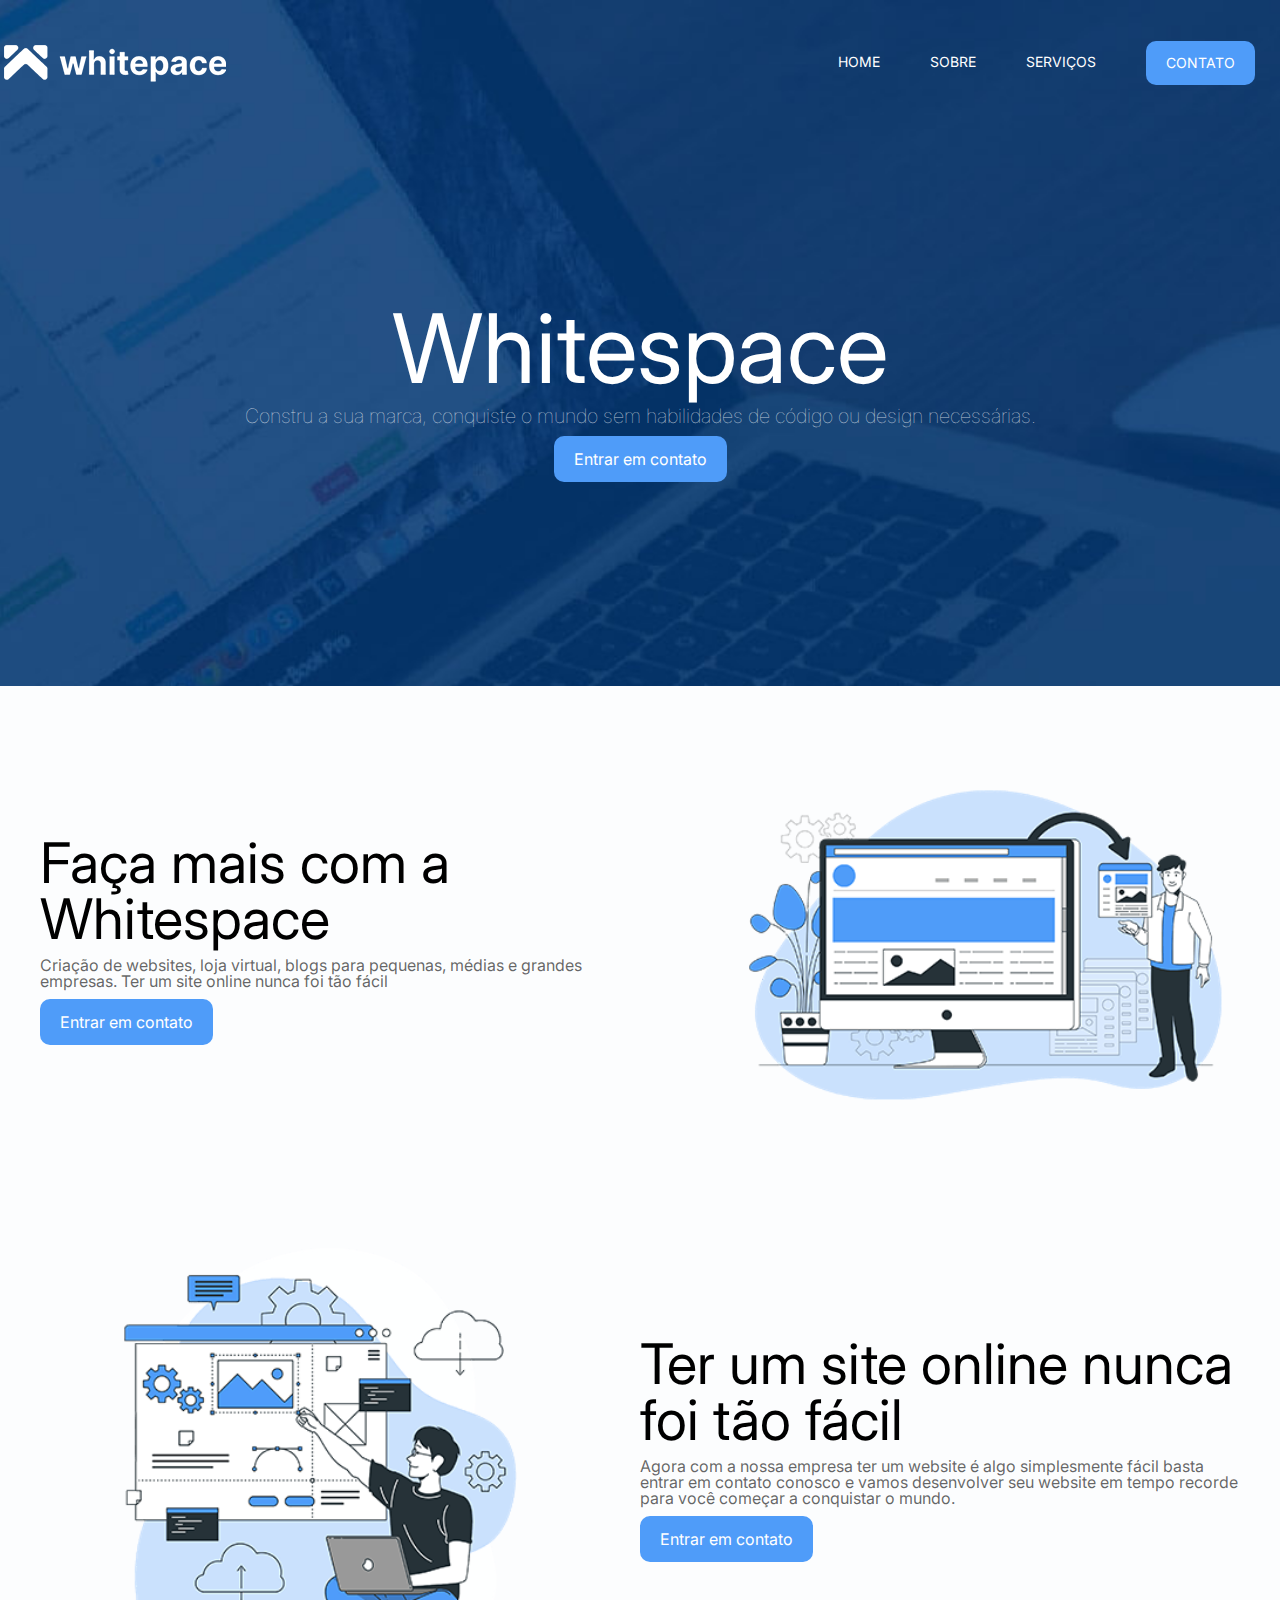
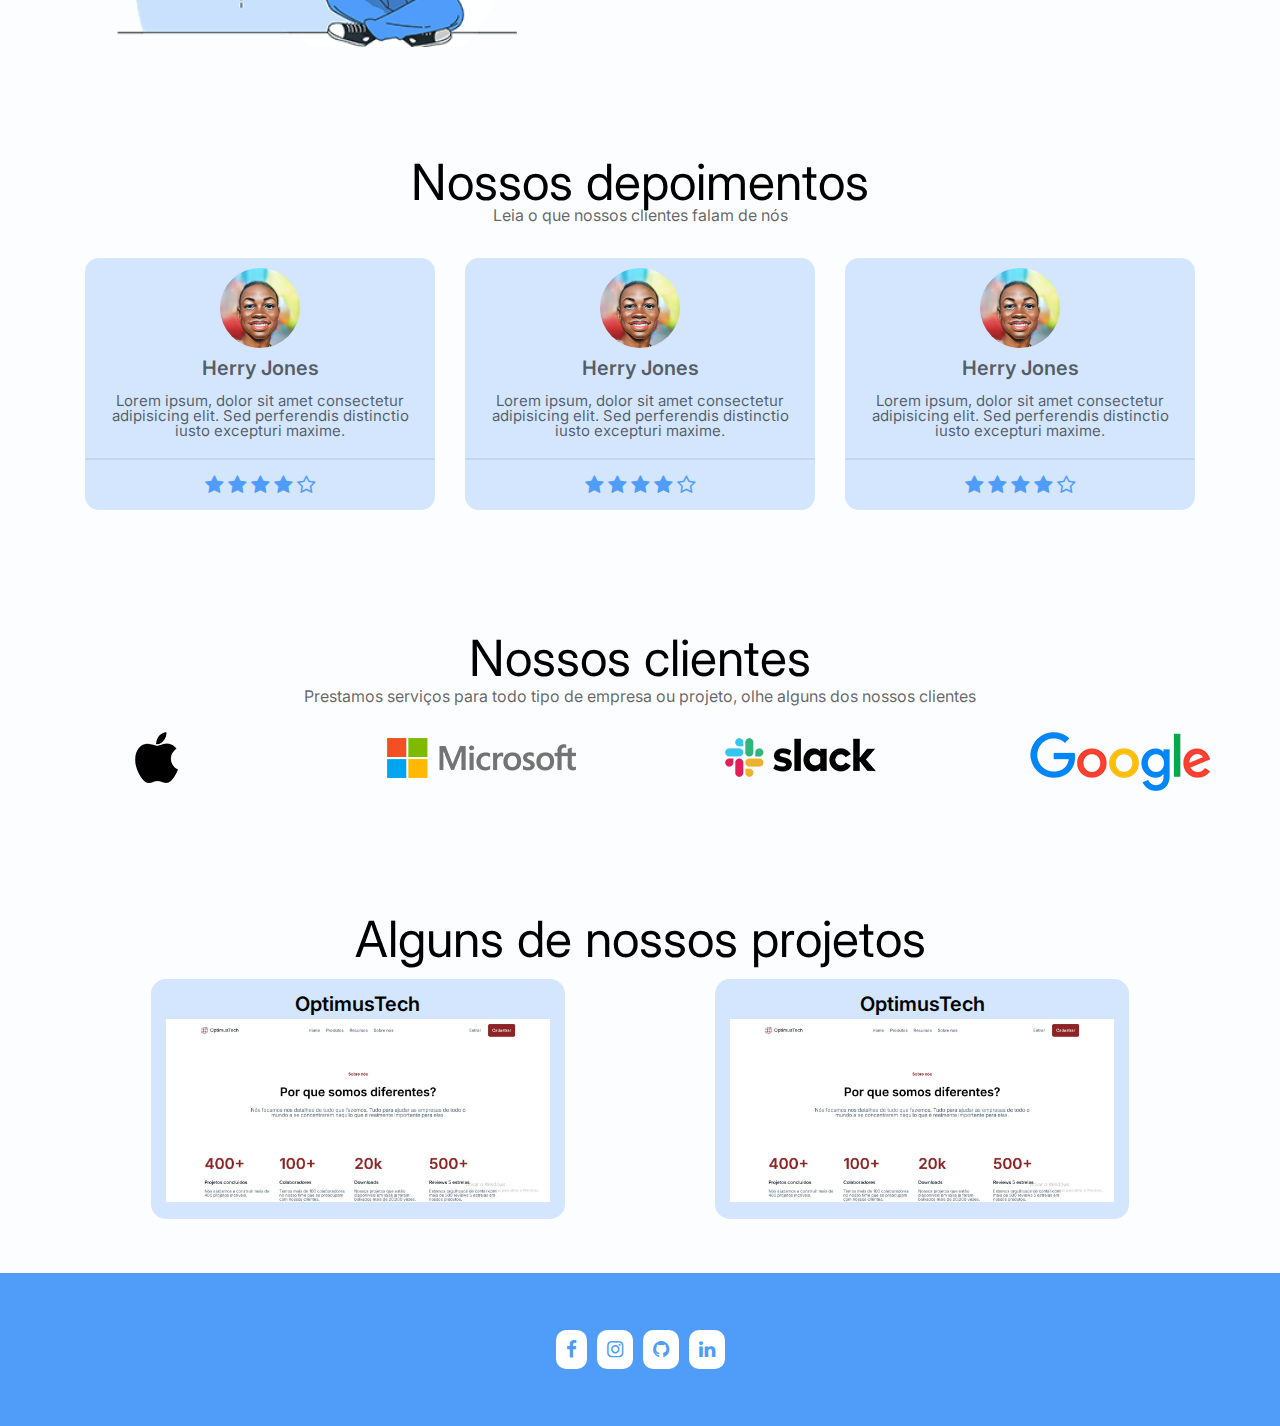
==== commit 80397da4: "Alteração na home" ====
--- a/index.html
+++ b/index.html
@@ -125,17 +125,20 @@
         </div>
     </section>
 
-    <!--faça mais 2--> 
+    <!--produtos--> 
 
-    <section class="faca_mais">
+    <section class="produtos">
         <div class="container">
-            <div class="faca_mais_text">
-                <h3>Tenha um website seguro</h3>
-                <p>Nós trabalhamos com tecnologias atualizadas, rápidas e as mais seguras desse mercado, nós fazemos backup e manutenção do seu site em tempo recorde</p>
-                <a href="#" class="btn animate-btn">Entrar em contato</a>
-            </div>
-            <div class="faca_mais_img">
-                <img src="img/security.png" alt="">
+            <h3>Alguns de nossos projetos</h3>
+            <div class="produtos_itens">
+                <div class="produtos_item">
+                    <h4 class="produtos_titulo">OptimusTech</h4>
+                    <a href="page1.html"><img src="img/OptimusTech.jpg" alt="" class="produtos_img"></a>
+                </div>
+                <div class="produtos_item">
+                    <h4 class="produtos_titulo">OptimusTech</h4>
+                    <a href="page1.html"><img src="img/OptimusTech.jpg" alt="" class="produtos_img"></a>
+                </div>
             </div>
         </div>
     </section>
--- a/stylepage2.css
+++ b/stylepage2.css
@@ -222,6 +222,39 @@
     justify-content: space-around;
 }
 
+/* produtos */
+
+.produtos .container {
+    display: flex;
+    align-items: center;
+    flex-direction: column;
+    text-align: center;
+}
+
+.produtos_itens {
+    display: flex;
+    align-items: center;
+    justify-content: space-evenly;
+    margin-top: 15px;
+}
+
+.produtos_item {
+    padding: 15px;
+    background-color: #d3e6fd;
+    border-radius: 15px;
+    width: 30%;
+}
+
+.produtos_titulo {
+    font-size: 20px;
+    margin-bottom: 5px;
+    font-weight: 600;
+}
+
+.produtos_img {
+    width: 100%;
+}
+
 /* footer */
 
 .footer {
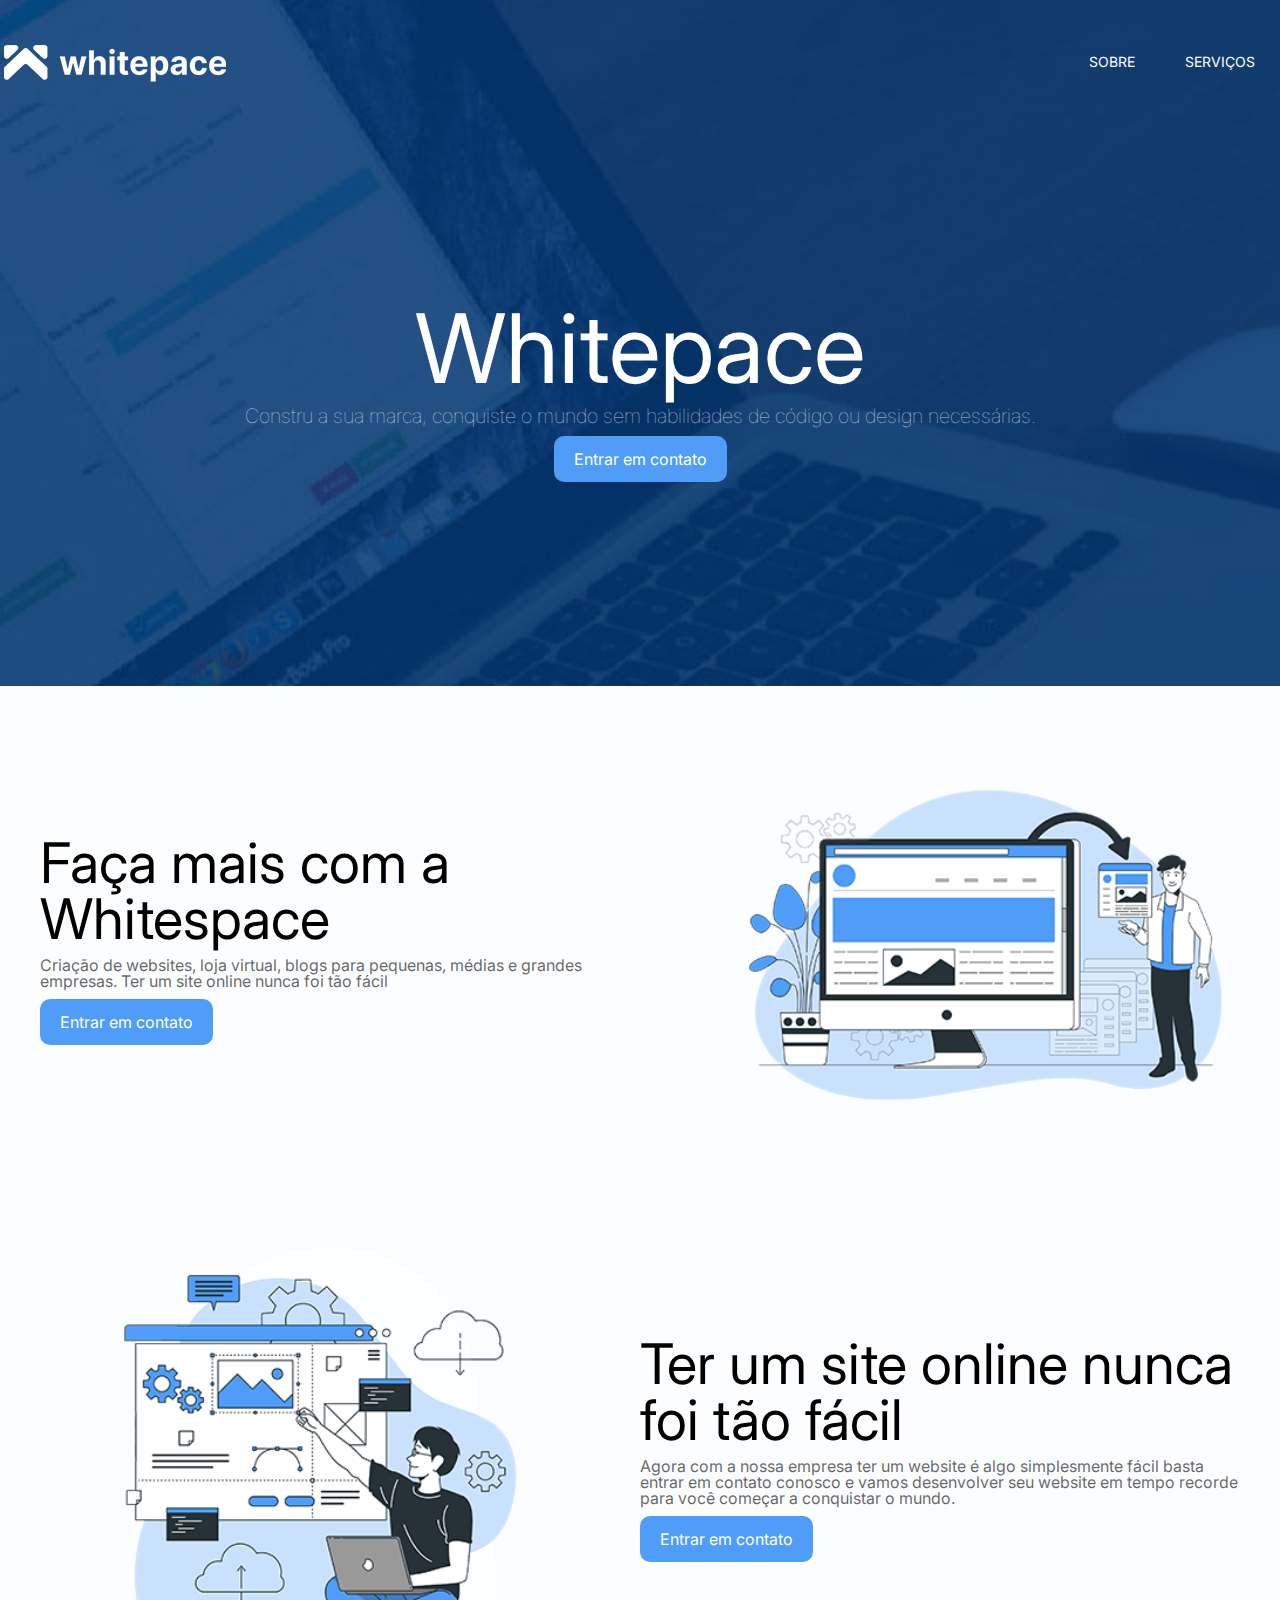
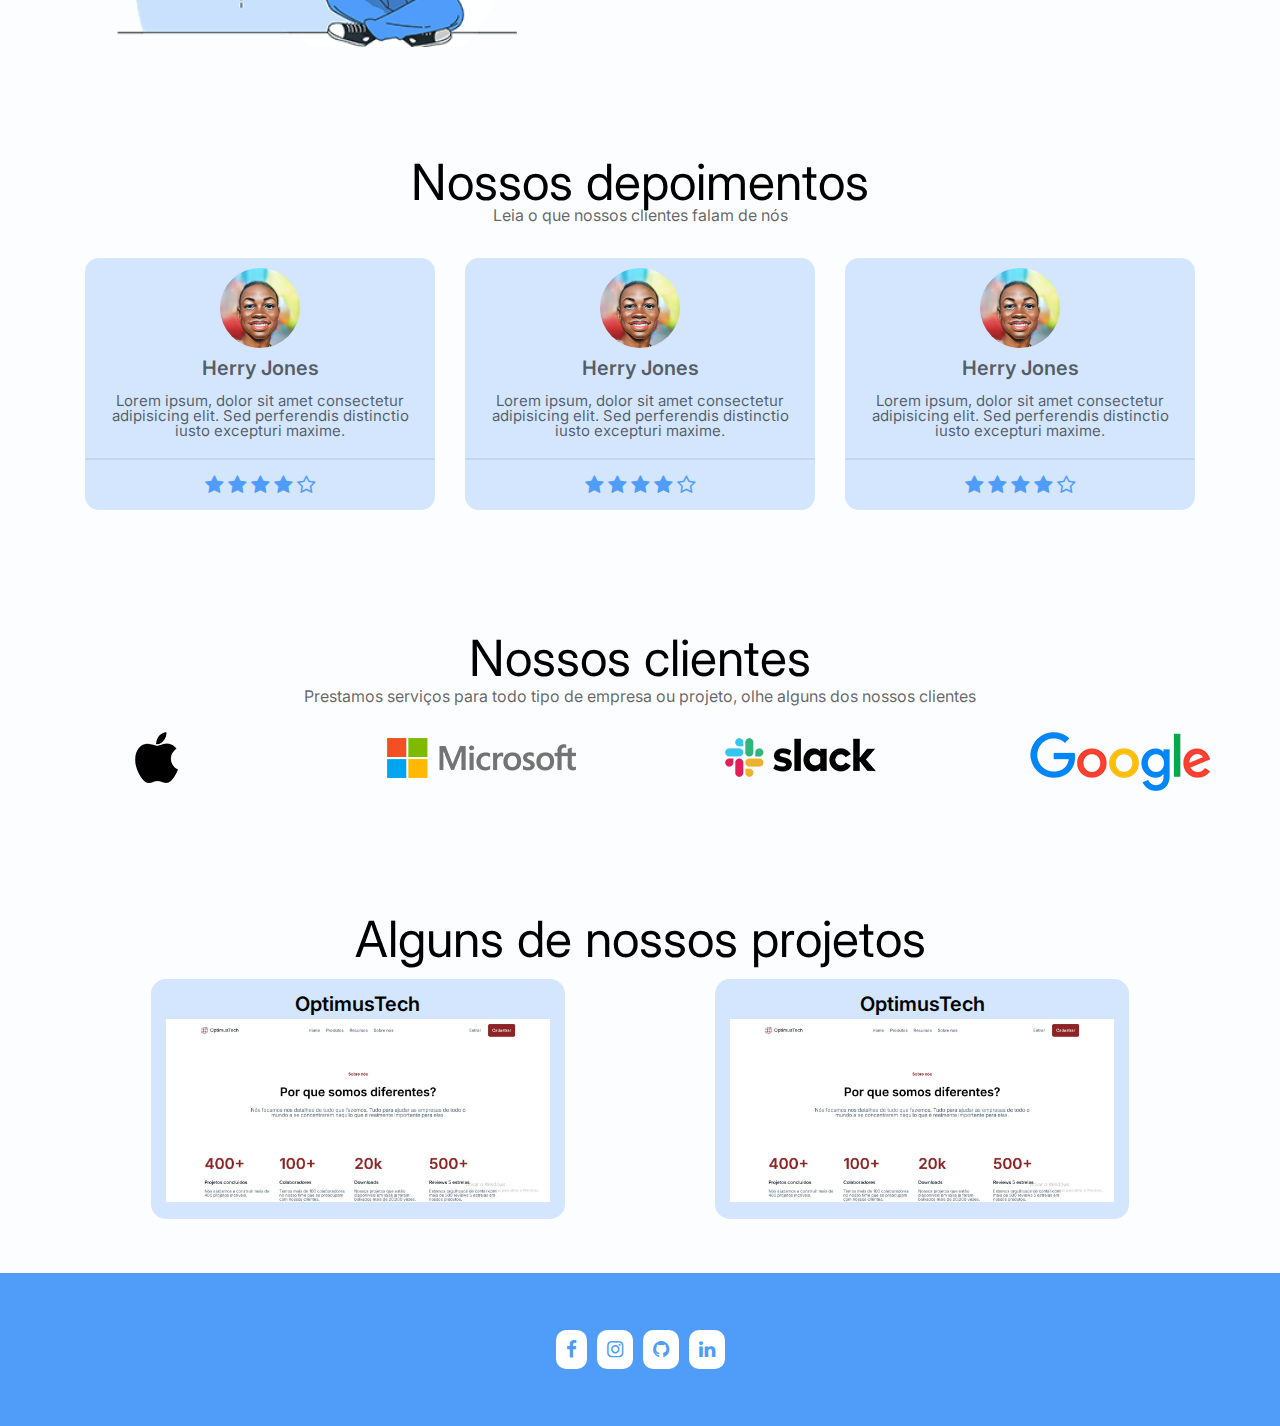
==== commit 6a82f790: "alteração na home" ====
--- a/index.html
+++ b/index.html
@@ -15,16 +15,14 @@
                 <img src="img/logo.png" alt="Logo">
 
                 <ul class="ul">
-                    <a href="#">Home</a>
                     <a href="#">Sobre</a>
                     <a href="#">Serviços</a>
-                    <a href="#" class="btn">Contato</a>
                 </ul>
             </nav>
 
             <section class="banner">
                 <div class="banner_text">
-                    <h1>Whitespace</h1>
+                    <h1>Whitepace</h1>
                     <p>Constru a sua marca, conquiste o mundo sem habilidades de código ou design necessárias.</p>
                     <a href="#" class="btn animate-btn" >Entrar em contato</a>
                 </div>
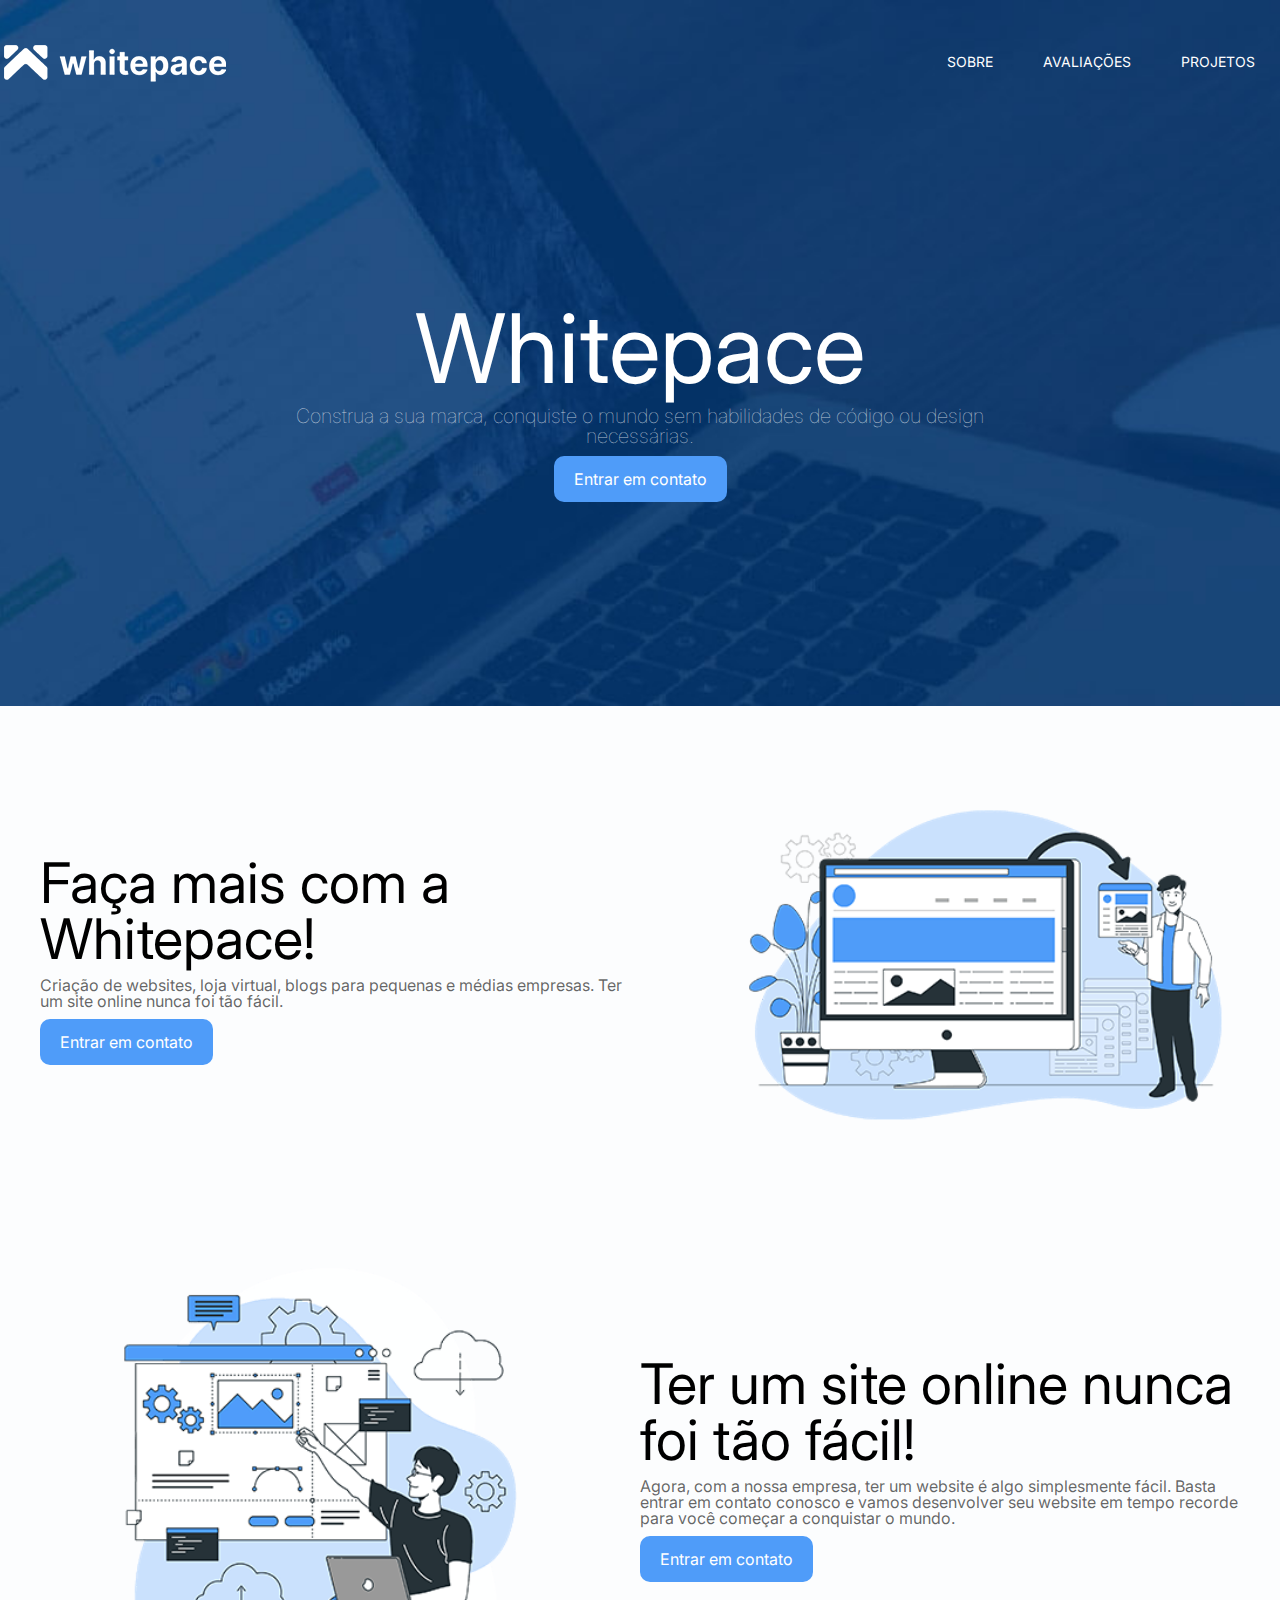
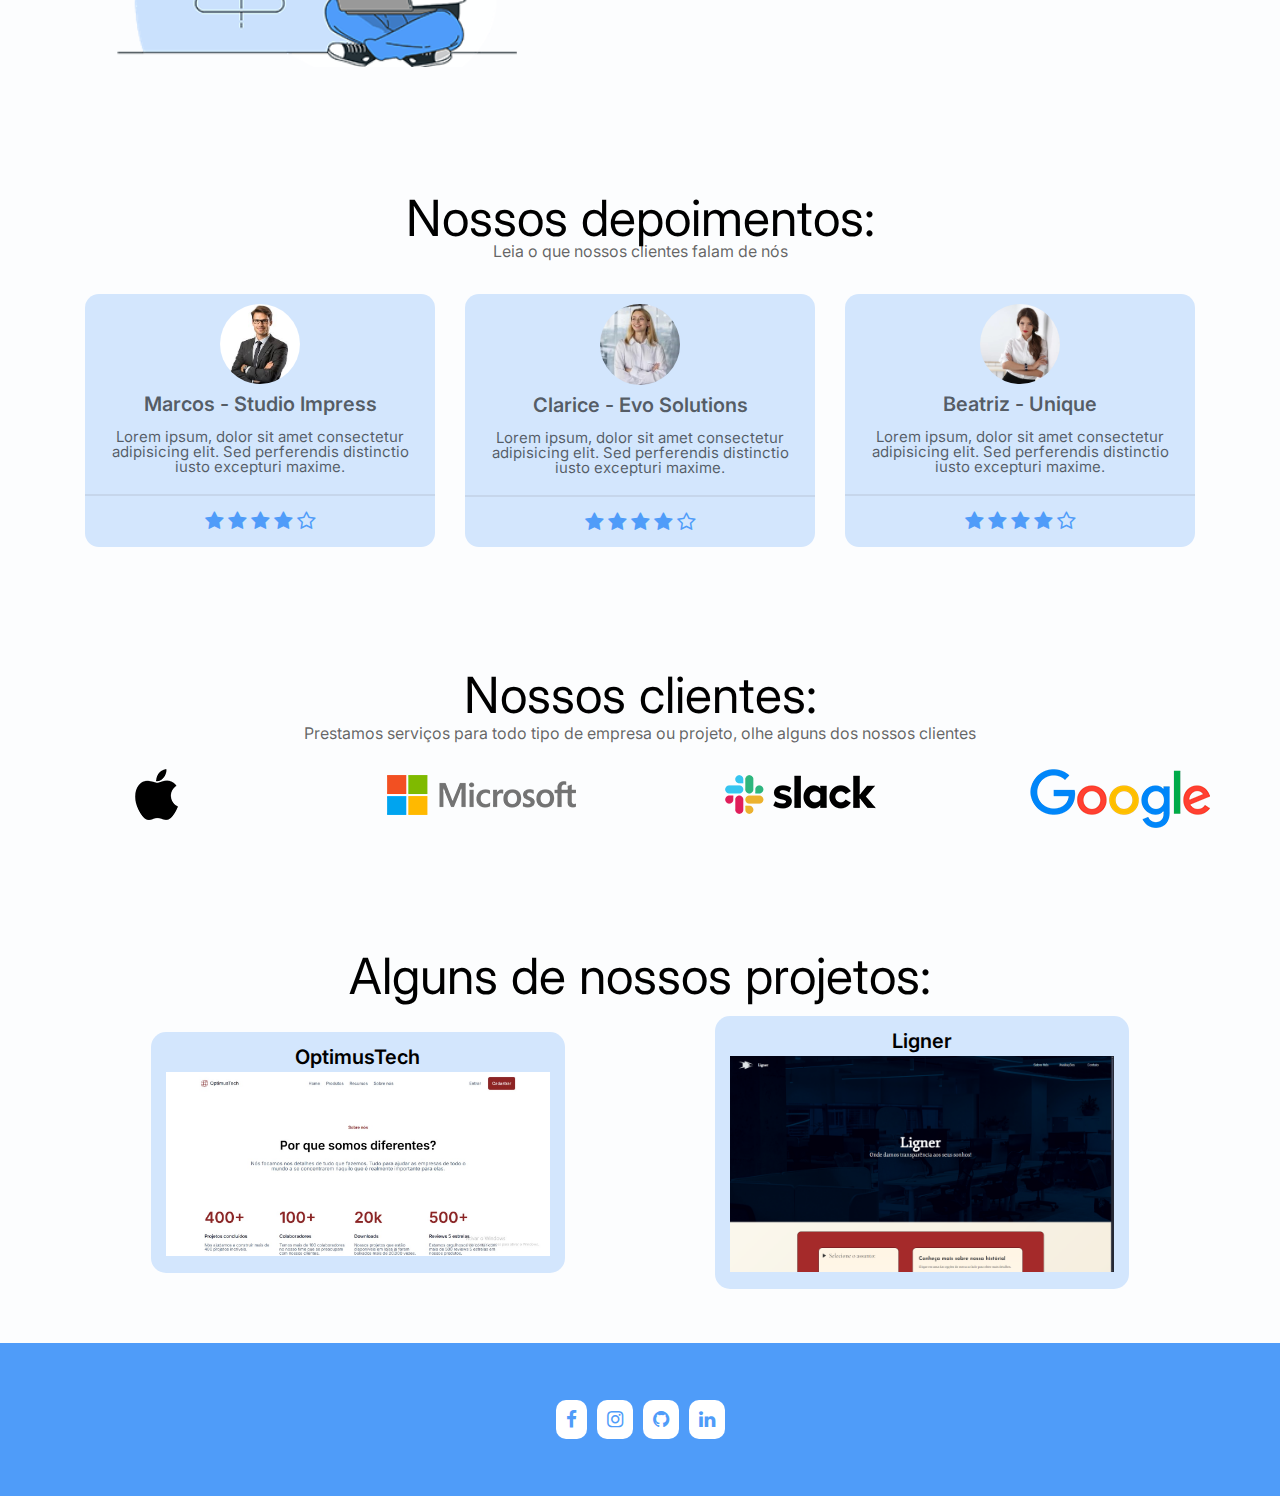
==== commit ed3f918c: "Add files via upload" ====
--- a/index.html
+++ b/index.html
@@ -15,27 +15,28 @@
                 <img src="img/logo.png" alt="Logo">
 
                 <ul class="ul">
-                    <a href="#">Sobre</a>
-                    <a href="#">Serviços</a>
+                    <a onclick="document.getElementById('sobre').scrollIntoView();">Sobre</a>
+                    <a onclick="document.getElementById('avaliacoes').scrollIntoView();">Avaliações</a>
+                    <a onclick="document.getElementById('projetos').scrollIntoView();">Projetos</a>
                 </ul>
             </nav>
 
             <section class="banner">
                 <div class="banner_text">
                     <h1>Whitepace</h1>
-                    <p>Constru a sua marca, conquiste o mundo sem habilidades de código ou design necessárias.</p>
-                    <a href="#" class="btn animate-btn" >Entrar em contato</a>
+                    <p>Construa a sua marca, conquiste o mundo sem habilidades de código ou design necessárias.</p>
+                    <a class="btn animate-btn" onclick="document.getElementById('contato').scrollIntoView();">Entrar em contato</a>
                 </div>
             </section>
         </div>
     </header>
 
     <section class="faca_mais">
-        <div class="container">
+        <div class="container" id="sobre">
             <div class="faca_mais_text">
-                <h3>Faça mais com a Whitespace</h3>
-                <p>Criação de websites, loja virtual, blogs para pequenas, médias e grandes empresas. Ter um site online nunca foi tão fácil</p>
-                <a href="#" class="btn animate-btn">Entrar em contato</a>
+                <h3>Faça mais com a Whitepace!</h3>
+                <p>Criação de websites, loja virtual, blogs para pequenas e médias empresas. Ter um site online nunca foi tão fácil.</p>
+                <a href="#" class="btn animate-btn" onclick="document.getElementById('contato').scrollIntoView();">Entrar em contato</a>
             </div>
             <div class="faca_mais_img">
                 <img src="img/img-1.png" alt="">
@@ -51,24 +52,24 @@
                 <img src="img/img-2.png" alt="">
             </div>
             <div class="faca_mais_text">
-                <h3>Ter um site online nunca foi tão fácil</h3>
-                <p>Agora com a nossa empresa ter um website é algo simplesmente fácil basta entrar em contato conosco e vamos desenvolver seu website em tempo recorde para você começar a conquistar o mundo.</p>
-                <a href="#" class="btn animate-btn">Entrar em contato</a>
+                <h3>Ter um site online nunca foi tão fácil!</h3>
+                <p>Agora, com a nossa empresa, ter um website é algo simplesmente fácil. Basta entrar em contato conosco e vamos desenvolver seu website em tempo recorde para você começar a conquistar o mundo.</p>
+                <a href="#" class="btn animate-btn" onclick="document.getElementById('contato').scrollIntoView();">Entrar em contato</a>
             </div>
         </div>
     </section>
-
+    <br id="avaliacoes"> 
     <section class="depoimentos">
         <div class="container">
-            <h3>Nossos depoimentos</h3>
+            <h3>Nossos depoimentos:</h3>
             <p>Leia o que nossos clientes falam de nós</p>
         </div>
 
         <div class="cards">
             <!-- card 1 -->
             <div class="card_item">
-                <img src="img/me.jpg" alt="Matheus" class="card_item_img">
-                <p class="nome_user">Herry Jones</p>
+                <img src="img/ligner-profissionala.jpg" alt="Matheus" class="card_item_img">
+                <p class="nome_user">Marcos - Studio Impress</p>
                 <p class="depoimento_user">Lorem ipsum, dolor sit amet consectetur adipisicing elit. Sed perferendis distinctio iusto excepturi maxime.</p>
                 <div class="estrelas">
                     <i class="fa fa-star" aria-hidden="true"></i>
@@ -81,8 +82,8 @@
             <!-- fim do card 1 -->
             <!-- card 2 -->
             <div class="card_item">
-                <img src="img/me.jpg" alt="Matheus" class="card_item_img">
-                <p class="nome_user">Herry Jones</p>
+                <img src="img/ligner-profissionalb.jpg" alt="Matheus" class="card_item_img">
+                <p class="nome_user">Clarice - Evo Solutions</p>
                 <p class="depoimento_user">Lorem ipsum, dolor sit amet consectetur adipisicing elit. Sed perferendis distinctio iusto excepturi maxime.</p>
                 <div class="estrelas">
                     <i class="fa fa-star" aria-hidden="true"></i>
@@ -95,8 +96,8 @@
             <!-- fim do card 2 -->
             <!-- card 3 -->
             <div class="card_item">
-                <img src="img/me.jpg" alt="Matheus" class="card_item_img">
-                <p class="nome_user">Herry Jones</p>
+                <img src="img/ligner-profissionalc.jpg" alt="Matheus" class="card_item_img">
+                <p class="nome_user">Beatriz - Unique</p>
                 <p class="depoimento_user">Lorem ipsum, dolor sit amet consectetur adipisicing elit. Sed perferendis distinctio iusto excepturi maxime.</p>
                 <div class="estrelas">
                     <i class="fa fa-star" aria-hidden="true"></i>
@@ -112,7 +113,7 @@
     <!-- fim depoimentos -->
     <section class="clientes">
         <div class="container">
-            <h3>Nossos clientes</h3>
+            <h3>Nossos clientes:</h3>
             <p>Prestamos serviços para todo tipo de empresa ou projeto, olhe alguns dos nossos clientes</p>
             <div>
                 <img src="img/apple.png" alt="">
@@ -126,22 +127,22 @@
     <!--produtos--> 
 
     <section class="produtos">
-        <div class="container">
-            <h3>Alguns de nossos projetos</h3>
+        <div class="container" id="projetos">
+            <h3>Alguns de nossos projetos:</h3>
             <div class="produtos_itens">
                 <div class="produtos_item">
                     <h4 class="produtos_titulo">OptimusTech</h4>
-                    <a href="page1.html"><img src="img/OptimusTech.jpg" alt="" class="produtos_img"></a>
+                    <a href="page1-optimustech.html"><img src="img/OptimusTech.jpg" alt="" class="produtos_img"></a>
                 </div>
                 <div class="produtos_item">
-                    <h4 class="produtos_titulo">OptimusTech</h4>
-                    <a href="page1.html"><img src="img/OptimusTech.jpg" alt="" class="produtos_img"></a>
+                    <h4 class="produtos_titulo">Ligner</h4>
+                    <a href="page2-ligner.html"><img src="img/Ligner.png" alt="" class="produtos_img"></a>
                 </div>
             </div>
         </div>
     </section>
 
-    <footer class="footer">
+    <footer class="footer" id="contato">
         <div class="container">
             <div class="links">
                 <a href="#"><i class="fa fa-facebook"></i></a>
--- a/stylepage2.css
+++ b/stylepage2.css
@@ -76,6 +76,7 @@
     font-size: 14px;
     display: block;
     text-decoration: none;
+    cursor: pointer;
 }
 
 nav ul a:not(.btn)::after {
